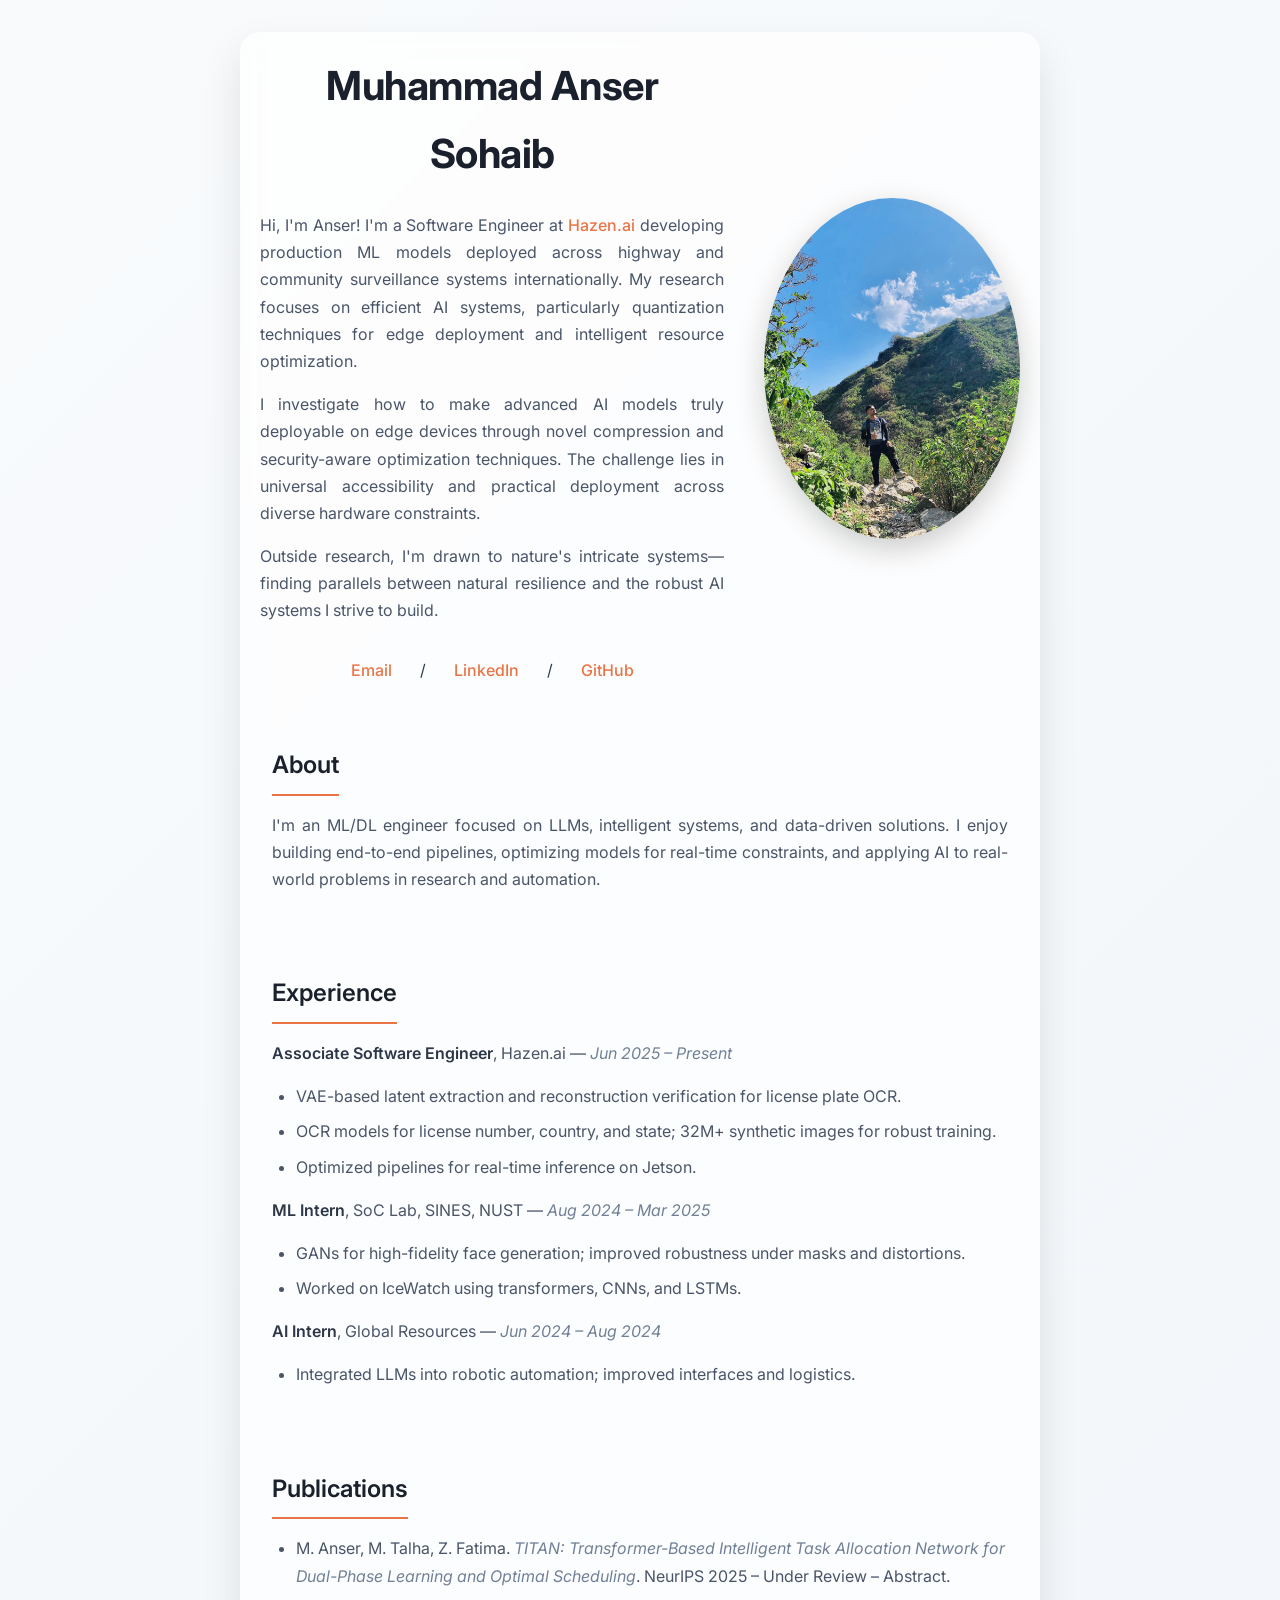
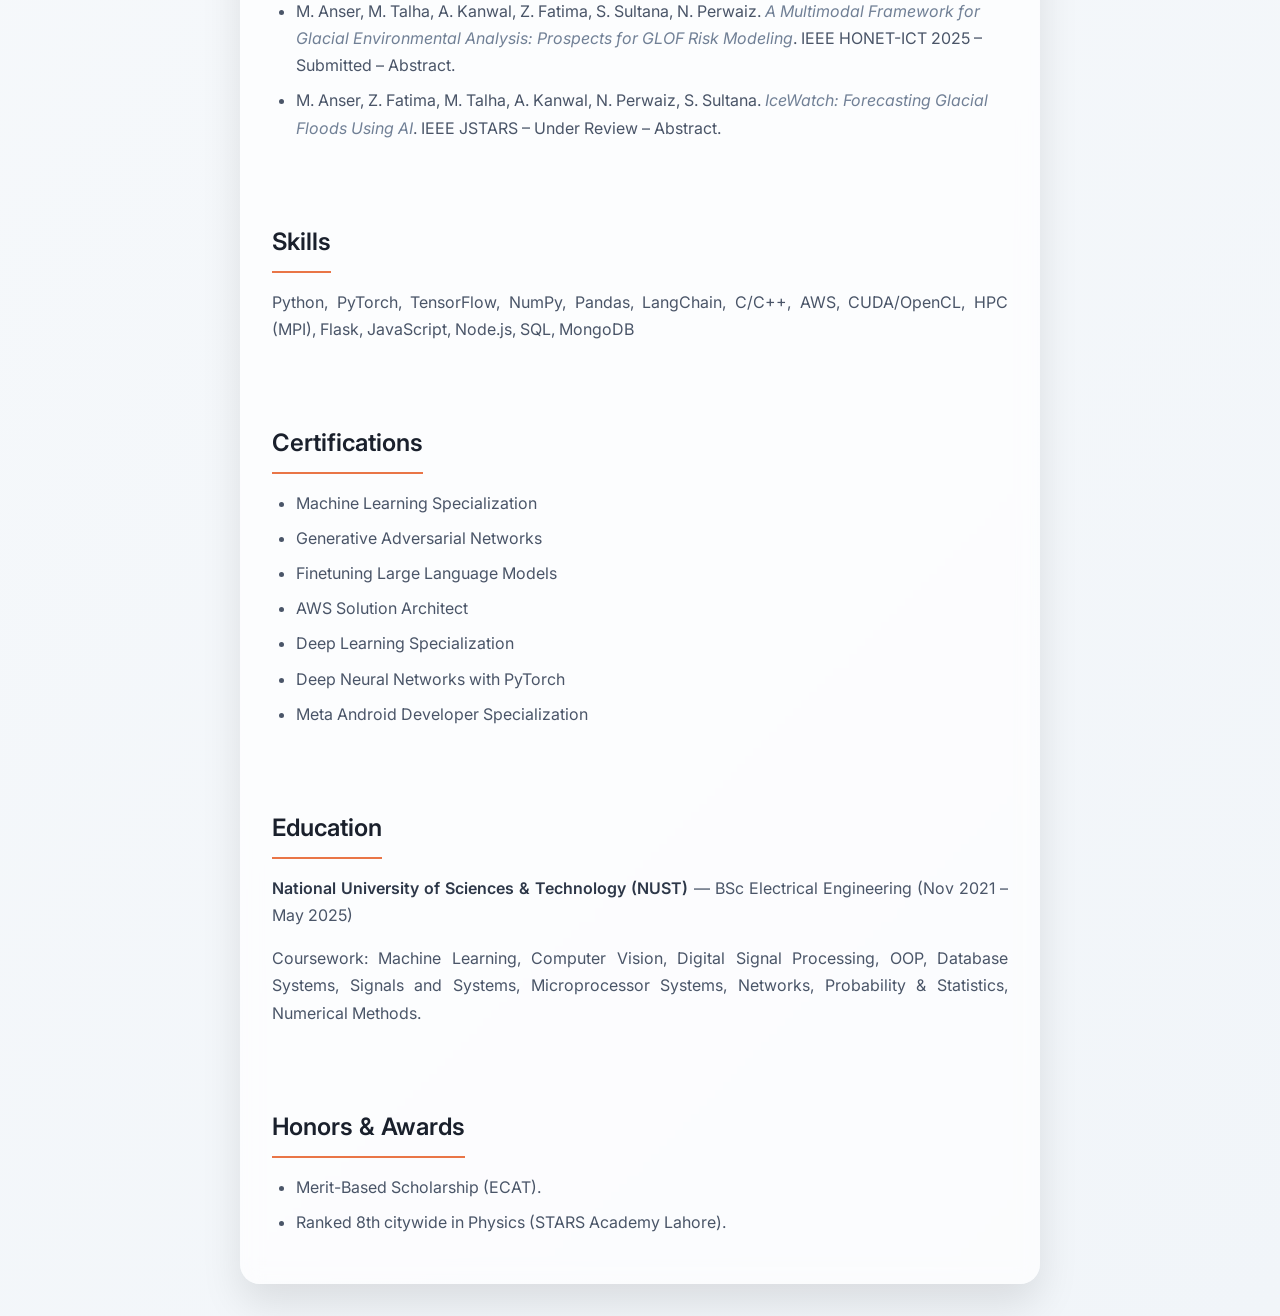
==== index.html @ 0c860ff0 "did changes" ====
<!DOCTYPE HTML>
<html lang="en">
  <head>
    <meta charset="UTF-8">
    <meta name="viewport" content="width=device-width, initial-scale=1">
    <title>Muhammad Anser Sohaib</title>
    <meta name="author" content="Muhammad Anser Sohaib">
    <link rel="icon" href="images/favicon/favicon.ico">
    <link href="https://fonts.googleapis.com/css2?family=Inter:wght@300;400;500;600;700&display=swap" rel="stylesheet">
    <style>
      * {
        margin: 0;
        padding: 0;
        box-sizing: border-box;
      }
      
      body {
        font-family: 'Inter', -apple-system, BlinkMacSystemFont, 'Segoe UI', Roboto, sans-serif;
        line-height: 1.7;
        color: #2c3e50;
        background: linear-gradient(135deg, #f8fafc 0%, #f1f5f9 100%);
        min-height: 100vh;
      }
      
      .name {
        font-size: 2.5rem;
        font-weight: 700;
        color: #1a202c;
        margin-bottom: 1.5rem;
        letter-spacing: -0.5px;
      }
      
      h2 {
        font-size: 1.5rem;
        font-weight: 600;
        color: #1a202c;
        margin-bottom: 1rem;
        border-bottom: 2px solid #e97547;
        padding-bottom: 0.5rem;
        display: inline-block;
      }
      
      p {
        font-size: 1rem;
        font-weight: 400;
        margin-bottom: 1rem;
        color: #4a5568;
        text-align: justify;
      }
      
      a {
        color: #e97547;
        text-decoration: none;
        font-weight: 500;
        transition: all 0.3s ease;
        border-bottom: 1px solid transparent;
      }
      
      a:hover {
        color: #d63031;
        border-bottom: 1px solid #d63031;
        transform: translateY(-1px);
      }
      
      ul {
        margin-left: 1.5rem;
        margin-bottom: 1rem;
      }
      
      li {
        margin-bottom: 0.5rem;
        color: #4a5568;
      }
      
      strong {
        color: #2d3748;
        font-weight: 600;
      }
      
      em {
        color: #718096;
        font-style: italic;
      }
      
      .main-container {
        width: 100%;
        max-width: 800px;
        border: 0;
        border-spacing: 0;
        border-collapse: separate;
        margin: 0 auto;
        background: rgba(255, 255, 255, 0.7);
        backdrop-filter: blur(10px);
        border-radius: 20px;
        box-shadow: 0 20px 40px rgba(0, 0, 0, 0.1);
        margin-top: 2rem;
        margin-bottom: 2rem;
      }
      
      .section-spacing {
        padding: 2rem;
        border-bottom: 1px solid rgba(226, 232, 240, 0.5);
      }
      
      .section-spacing:last-child {
        border-bottom: none;
      }
      
      .profile-section {
        padding: 3rem 2rem 2rem 2rem;
      }
      
      .profile-image {
        width: 100%;
        max-width: 100%;
        object-fit: cover;
        border-radius: 50%;
        box-shadow: 0 10px 30px rgba(0, 0, 0, 0.2);
        transition: transform 0.3s ease;
      }
      
      .profile-image:hover {
        transform: scale(1.05);
      }
      
      .contact-links {
        text-align: center;
        margin-top: 1.5rem;
      }
      
      .contact-links a {
        font-weight: 500;
        padding: 0.5rem 1rem;
        margin: 0 0.25rem;
        border-radius: 25px;
        transition: all 0.3s ease;
        display: inline-block;
      }
      
      .contact-links a:hover {
        background: rgba(233, 117, 71, 0.1);
        transform: translateY(-2px);
        border-bottom: none;
      }
      
      @media (max-width: 768px) {
        .name {
          font-size: 2rem;
        }
        
        .main-container {
          margin: 1rem;
          border-radius: 15px;
        }
        
        .profile-section,
        .section-spacing {
          padding: 1.5rem;
        }
      }
    </style>
  </head>
  <body>
    <table class="main-container"><tbody>
      <tr>
        <td>
          <table style="width:100%;border:0;border-spacing:0;border-collapse:separate;margin:0 auto;"><tbody>
            <tr>
              <td style="padding:2.5%;width:63%;vertical-align:middle" class="profile-section">
                <p class="name" style="text-align:center;">Muhammad Anser Sohaib</p>
                <p>
                  Hi, I'm Anser! I'm a Software Engineer at <a href="https://hazen.ai">Hazen.ai</a> developing production ML models deployed across highway and community surveillance systems internationally. My research focuses on efficient AI systems, particularly quantization techniques for edge deployment and intelligent resource optimization.
                </p>
                <p>
                  I investigate how to make advanced AI models truly deployable on edge devices through novel compression and security-aware optimization techniques. The challenge lies in universal accessibility and practical deployment across diverse hardware constraints.
                </p>
                <p>
                  Outside research, I'm drawn to nature's intricate systems—finding parallels between natural resilience and the robust AI systems I strive to build.
                </p>
                <div class="contact-links">
                  <a href="mailto:ansersohaib.study@gmail.com">Email</a> &nbsp;/&nbsp;
                  <a href="https://linkedin.com/in/ansersohaib">LinkedIn</a> &nbsp;/&nbsp;
                  <a href="https://github.com/Anser2">GitHub</a>
                </div>
              </td>
              <td style="padding:2.5%;width:50%;max-width:50%">
                <a href="images/anser_in_mountain.jpg"><img class="profile-image" alt="profile photo" src="images/anser_in_mountain.jpg"></a>
              </td>
            </tr>
          </tbody></table>

          <table style="width:100%;border:0;border-spacing:0;border-collapse:separate;margin:0 auto;"><tbody>
            <tr>
              <td class="section-spacing">
                <h2>About</h2>
                <p>
                  I'm an ML/DL engineer focused on LLMs, intelligent systems, and data-driven solutions. I enjoy building end-to-end pipelines, optimizing models for real-time constraints, and applying AI to real-world problems in research and automation.
                </p>
              </td>
            </tr>
          </tbody></table>

          <table style="width:100%;border:0;border-spacing:0;border-collapse:separate;margin:0 auto;"><tbody>
            <tr>
              <td class="section-spacing">
                <h2>Experience</h2>
                <p><strong>Associate Software Engineer</strong>, Hazen.ai — <em>Jun 2025 – Present</em></p>
                <ul>
                  <li>VAE-based latent extraction and reconstruction verification for license plate OCR.</li>
                  <li>OCR models for license number, country, and state; 32M+ synthetic images for robust training.</li>
                  <li>Optimized pipelines for real-time inference on Jetson.</li>
                </ul>
                <p><strong>ML Intern</strong>, SoC Lab, SINES, NUST — <em>Aug 2024 – Mar 2025</em></p>
                <ul>
                  <li>GANs for high-fidelity face generation; improved robustness under masks and distortions.</li>
                  <li>Worked on IceWatch using transformers, CNNs, and LSTMs.</li>
                </ul>
                <p><strong>AI Intern</strong>, Global Resources — <em>Jun 2024 – Aug 2024</em></p>
                <ul>
                  <li>Integrated LLMs into robotic automation; improved interfaces and logistics.</li>
                </ul>
              </td>
            </tr>
          </tbody></table>

          <table style="width:100%;border:0;border-spacing:0;border-collapse:separate;margin:0 auto;"><tbody>
            <tr>
              <td class="section-spacing">
                <h2>Publications</h2>
                <ul>
                  <li>M. Anser, M. Talha, Z. Fatima. <em>TITAN: Transformer-Based Intelligent Task Allocation Network for Dual-Phase Learning and Optimal Scheduling</em>. NeurIPS 2025 – Under Review – Abstract.</li>
                  <li>M. Anser, M. Talha, A. Kanwal, Z. Fatima, S. Sultana, N. Perwaiz. <em>A Multimodal Framework for Glacial Environmental Analysis: Prospects for GLOF Risk Modeling</em>. IEEE HONET-ICT 2025 – Submitted – Abstract.</li>
                  <li>M. Anser, Z. Fatima, M. Talha, A. Kanwal, N. Perwaiz, S. Sultana. <em>IceWatch: Forecasting Glacial Floods Using AI</em>. IEEE JSTARS – Under Review – Abstract.</li>
                </ul>
              </td>
            </tr>
          </tbody></table>

          <table style="width:100%;border:0;border-spacing:0;border-collapse:separate;margin:0 auto;"><tbody>
            <tr>
              <td class="section-spacing">
                <h2>Skills</h2>
                <p>Python, PyTorch, TensorFlow, NumPy, Pandas, LangChain, C/C++, AWS, CUDA/OpenCL, HPC (MPI), Flask, JavaScript, Node.js, SQL, MongoDB</p>
              </td>
            </tr>
          </tbody></table>

          <table style="width:100%;border:0;border-spacing:0;border-collapse:separate;margin:0 auto;"><tbody>
            <tr>
              <td class="section-spacing">
                <h2>Certifications</h2>
                <ul>
                  <li>Machine Learning Specialization</li>
                  <li>Generative Adversarial Networks</li>
                  <li>Finetuning Large Language Models</li>
                  <li>AWS Solution Architect</li>
                  <li>Deep Learning Specialization</li>
                  <li>Deep Neural Networks with PyTorch</li>
                  <li>Meta Android Developer Specialization</li>
                </ul>
              </td>
            </tr>
          </tbody></table>

          <table style="width:100%;border:0;border-spacing:0;border-collapse:separate;margin:0 auto;"><tbody>
            <tr>
              <td class="section-spacing">
                <h2>Education</h2>
                <p><strong>National University of Sciences & Technology (NUST)</strong> — BSc Electrical Engineering (Nov 2021 – May 2025)</p>
                <p>Coursework: Machine Learning, Computer Vision, Digital Signal Processing, OOP, Database Systems, Signals and Systems, Microprocessor Systems, Networks, Probability & Statistics, Numerical Methods.</p>
              </td>
            </tr>
          </tbody></table>

          <table style="width:100%;border:0;border-spacing:0;border-collapse:separate;margin:0 auto;"><tbody>
            <tr>
              <td class="section-spacing">
                <h2>Honors & Awards</h2>
                <ul>
                  <li>Merit-Based Scholarship (ECAT).</li>
                  <li>Ranked 8th citywide in Physics (STARS Academy Lahore).</li>
                </ul>
              </td>
            </tr>
          </tbody></table>
        </td>
      </tr>
    </tbody></table>
  </body>
</html>
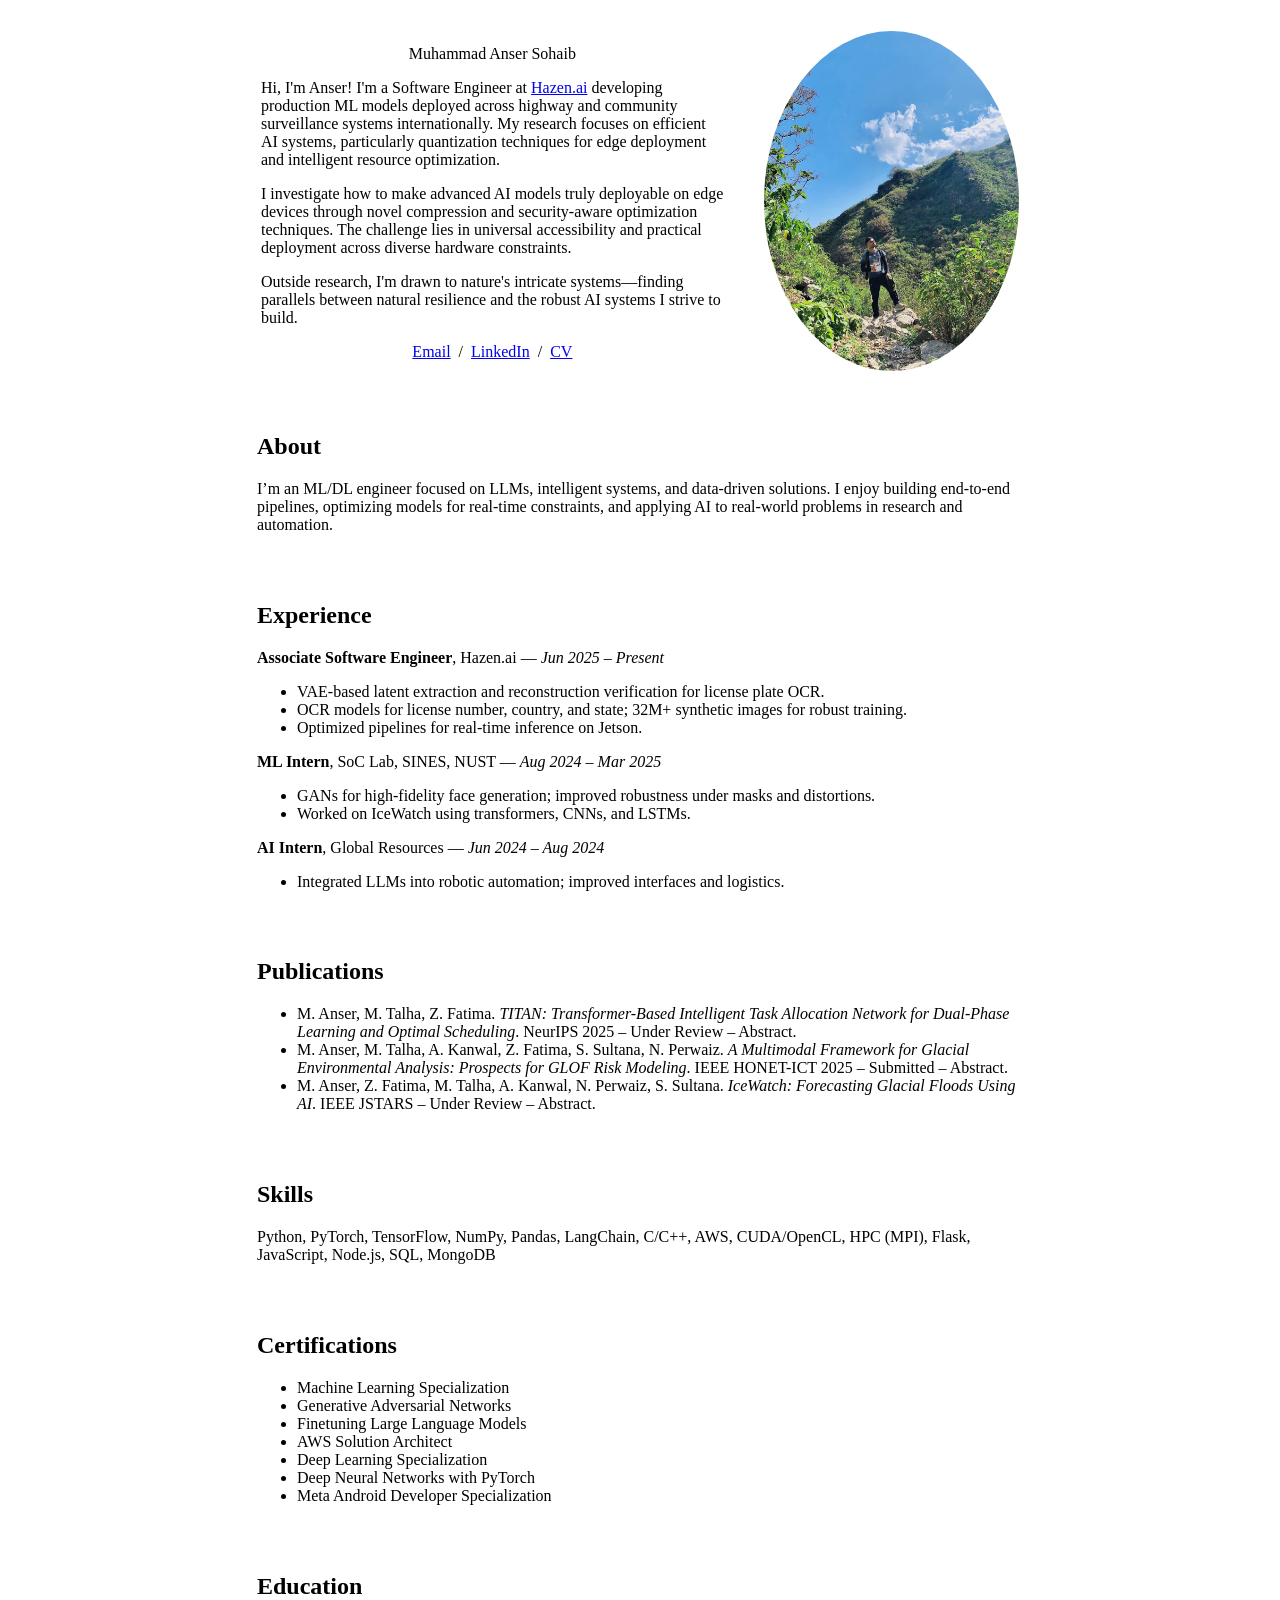
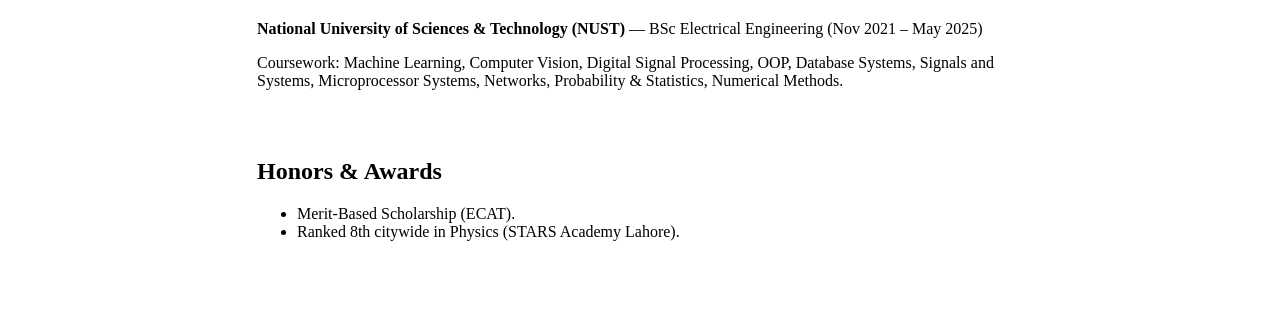
==== commit 1e1a22ba: "did changes" ====
--- a/index.html
+++ b/index.html
@@ -5,168 +5,16 @@
     <meta name="viewport" content="width=device-width, initial-scale=1">
     <title>Muhammad Anser Sohaib</title>
     <meta name="author" content="Muhammad Anser Sohaib">
+    <link rel="stylesheet" href="stylesheet.css">
     <link rel="icon" href="images/favicon/favicon.ico">
-    <link href="https://fonts.googleapis.com/css2?family=Inter:wght@300;400;500;600;700&display=swap" rel="stylesheet">
-    <style>
-      * {
-        margin: 0;
-        padding: 0;
-        box-sizing: border-box;
-      }
-      
-      body {
-        font-family: 'Inter', -apple-system, BlinkMacSystemFont, 'Segoe UI', Roboto, sans-serif;
-        line-height: 1.7;
-        color: #2c3e50;
-        background: linear-gradient(135deg, #f8fafc 0%, #f1f5f9 100%);
-        min-height: 100vh;
-      }
-      
-      .name {
-        font-size: 2.5rem;
-        font-weight: 700;
-        color: #1a202c;
-        margin-bottom: 1.5rem;
-        letter-spacing: -0.5px;
-      }
-      
-      h2 {
-        font-size: 1.5rem;
-        font-weight: 600;
-        color: #1a202c;
-        margin-bottom: 1rem;
-        border-bottom: 2px solid #e97547;
-        padding-bottom: 0.5rem;
-        display: inline-block;
-      }
-      
-      p {
-        font-size: 1rem;
-        font-weight: 400;
-        margin-bottom: 1rem;
-        color: #4a5568;
-        text-align: justify;
-      }
-      
-      a {
-        color: #e97547;
-        text-decoration: none;
-        font-weight: 500;
-        transition: all 0.3s ease;
-        border-bottom: 1px solid transparent;
-      }
-      
-      a:hover {
-        color: #d63031;
-        border-bottom: 1px solid #d63031;
-        transform: translateY(-1px);
-      }
-      
-      ul {
-        margin-left: 1.5rem;
-        margin-bottom: 1rem;
-      }
-      
-      li {
-        margin-bottom: 0.5rem;
-        color: #4a5568;
-      }
-      
-      strong {
-        color: #2d3748;
-        font-weight: 600;
-      }
-      
-      em {
-        color: #718096;
-        font-style: italic;
-      }
-      
-      .main-container {
-        width: 100%;
-        max-width: 800px;
-        border: 0;
-        border-spacing: 0;
-        border-collapse: separate;
-        margin: 0 auto;
-        background: rgba(255, 255, 255, 0.7);
-        backdrop-filter: blur(10px);
-        border-radius: 20px;
-        box-shadow: 0 20px 40px rgba(0, 0, 0, 0.1);
-        margin-top: 2rem;
-        margin-bottom: 2rem;
-      }
-      
-      .section-spacing {
-        padding: 2rem;
-        border-bottom: 1px solid rgba(226, 232, 240, 0.5);
-      }
-      
-      .section-spacing:last-child {
-        border-bottom: none;
-      }
-      
-      .profile-section {
-        padding: 3rem 2rem 2rem 2rem;
-      }
-      
-      .profile-image {
-        width: 100%;
-        max-width: 100%;
-        object-fit: cover;
-        border-radius: 50%;
-        box-shadow: 0 10px 30px rgba(0, 0, 0, 0.2);
-        transition: transform 0.3s ease;
-      }
-      
-      .profile-image:hover {
-        transform: scale(1.05);
-      }
-      
-      .contact-links {
-        text-align: center;
-        margin-top: 1.5rem;
-      }
-      
-      .contact-links a {
-        font-weight: 500;
-        padding: 0.5rem 1rem;
-        margin: 0 0.25rem;
-        border-radius: 25px;
-        transition: all 0.3s ease;
-        display: inline-block;
-      }
-      
-      .contact-links a:hover {
-        background: rgba(233, 117, 71, 0.1);
-        transform: translateY(-2px);
-        border-bottom: none;
-      }
-      
-      @media (max-width: 768px) {
-        .name {
-          font-size: 2rem;
-        }
-        
-        .main-container {
-          margin: 1rem;
-          border-radius: 15px;
-        }
-        
-        .profile-section,
-        .section-spacing {
-          padding: 1.5rem;
-        }
-      }
-    </style>
   </head>
   <body>
-    <table class="main-container"><tbody>
+    <table style="width:100%;max-width:800px;border:0;border-spacing:0;border-collapse:separate;margin:0 auto;"><tbody>
       <tr>
         <td>
           <table style="width:100%;border:0;border-spacing:0;border-collapse:separate;margin:0 auto;"><tbody>
-            <tr>
-              <td style="padding:2.5%;width:63%;vertical-align:middle" class="profile-section">
+<tr>
+              <td style="padding:2.5%;width:63%;vertical-align:middle">
                 <p class="name" style="text-align:center;">Muhammad Anser Sohaib</p>
                 <p>
                   Hi, I'm Anser! I'm a Software Engineer at <a href="https://hazen.ai">Hazen.ai</a> developing production ML models deployed across highway and community surveillance systems internationally. My research focuses on efficient AI systems, particularly quantization techniques for edge deployment and intelligent resource optimization.
@@ -177,24 +25,25 @@
                 <p>
                   Outside research, I'm drawn to nature's intricate systems—finding parallels between natural resilience and the robust AI systems I strive to build.
                 </p>
-                <div class="contact-links">
+                <p style="text-align:center">
                   <a href="mailto:ansersohaib.study@gmail.com">Email</a> &nbsp;/&nbsp;
                   <a href="https://linkedin.com/in/ansersohaib">LinkedIn</a> &nbsp;/&nbsp;
-                  <a href="https://github.com/Anser2">GitHub</a>
-                </div>
+                  <a href="https://drive.google.com/file/d/1M1Yzt0B9wBAc6ndYsyAZBwP6PJ5Y7VeG/view?usp=sharing">CV</a>
+
+                </p>
               </td>
               <td style="padding:2.5%;width:50%;max-width:50%">
-                <a href="images/anser_in_mountain.jpg"><img class="profile-image" alt="profile photo" src="images/anser_in_mountain.jpg"></a>
+                <a href="images/anser_in_mountain.jpg"><img style="width:100%;max-width:100%;object-fit:cover;border-radius:50%;" alt="profile photo" src="images/anser_in_mountain.jpg"></a>
               </td>
             </tr>
           </tbody></table>
 
           <table style="width:100%;border:0;border-spacing:0;border-collapse:separate;margin:0 auto;"><tbody>
             <tr>
-              <td class="section-spacing">
+              <td style="padding:16px;width:100%;vertical-align:middle">
                 <h2>About</h2>
                 <p>
-                  I'm an ML/DL engineer focused on LLMs, intelligent systems, and data-driven solutions. I enjoy building end-to-end pipelines, optimizing models for real-time constraints, and applying AI to real-world problems in research and automation.
+                  I’m an ML/DL engineer focused on LLMs, intelligent systems, and data-driven solutions. I enjoy building end-to-end pipelines, optimizing models for real-time constraints, and applying AI to real-world problems in research and automation.
                 </p>
               </td>
             </tr>
@@ -202,7 +51,7 @@
 
           <table style="width:100%;border:0;border-spacing:0;border-collapse:separate;margin:0 auto;"><tbody>
             <tr>
-              <td class="section-spacing">
+              <td style="padding:16px;width:100%;vertical-align:middle">
                 <h2>Experience</h2>
                 <p><strong>Associate Software Engineer</strong>, Hazen.ai — <em>Jun 2025 – Present</em></p>
                 <ul>
@@ -225,7 +74,7 @@
 
           <table style="width:100%;border:0;border-spacing:0;border-collapse:separate;margin:0 auto;"><tbody>
             <tr>
-              <td class="section-spacing">
+              <td style="padding:16px;width:100%;vertical-align:middle">
                 <h2>Publications</h2>
                 <ul>
                   <li>M. Anser, M. Talha, Z. Fatima. <em>TITAN: Transformer-Based Intelligent Task Allocation Network for Dual-Phase Learning and Optimal Scheduling</em>. NeurIPS 2025 – Under Review – Abstract.</li>
@@ -238,7 +87,7 @@
 
           <table style="width:100%;border:0;border-spacing:0;border-collapse:separate;margin:0 auto;"><tbody>
             <tr>
-              <td class="section-spacing">
+              <td style="padding:16px;width:100%;vertical-align:middle">
                 <h2>Skills</h2>
                 <p>Python, PyTorch, TensorFlow, NumPy, Pandas, LangChain, C/C++, AWS, CUDA/OpenCL, HPC (MPI), Flask, JavaScript, Node.js, SQL, MongoDB</p>
               </td>
@@ -247,7 +96,7 @@
 
           <table style="width:100%;border:0;border-spacing:0;border-collapse:separate;margin:0 auto;"><tbody>
             <tr>
-              <td class="section-spacing">
+              <td style="padding:16px;width:100%;vertical-align:middle">
                 <h2>Certifications</h2>
                 <ul>
                   <li>Machine Learning Specialization</li>
@@ -264,7 +113,7 @@
 
           <table style="width:100%;border:0;border-spacing:0;border-collapse:separate;margin:0 auto;"><tbody>
             <tr>
-              <td class="section-spacing">
+              <td style="padding:16px;width:100%;vertical-align:middle">
                 <h2>Education</h2>
                 <p><strong>National University of Sciences & Technology (NUST)</strong> — BSc Electrical Engineering (Nov 2021 – May 2025)</p>
                 <p>Coursework: Machine Learning, Computer Vision, Digital Signal Processing, OOP, Database Systems, Signals and Systems, Microprocessor Systems, Networks, Probability & Statistics, Numerical Methods.</p>
@@ -274,7 +123,7 @@
 
           <table style="width:100%;border:0;border-spacing:0;border-collapse:separate;margin:0 auto;"><tbody>
             <tr>
-              <td class="section-spacing">
+              <td style="padding:16px;width:100%;vertical-align:middle">
                 <h2>Honors & Awards</h2>
                 <ul>
                   <li>Merit-Based Scholarship (ECAT).</li>
@@ -283,8 +132,10 @@
               </td>
             </tr>
           </tbody></table>
+
+          <br><br>
         </td>
       </tr>
     </tbody></table>
   </body>
-</html>+</html>
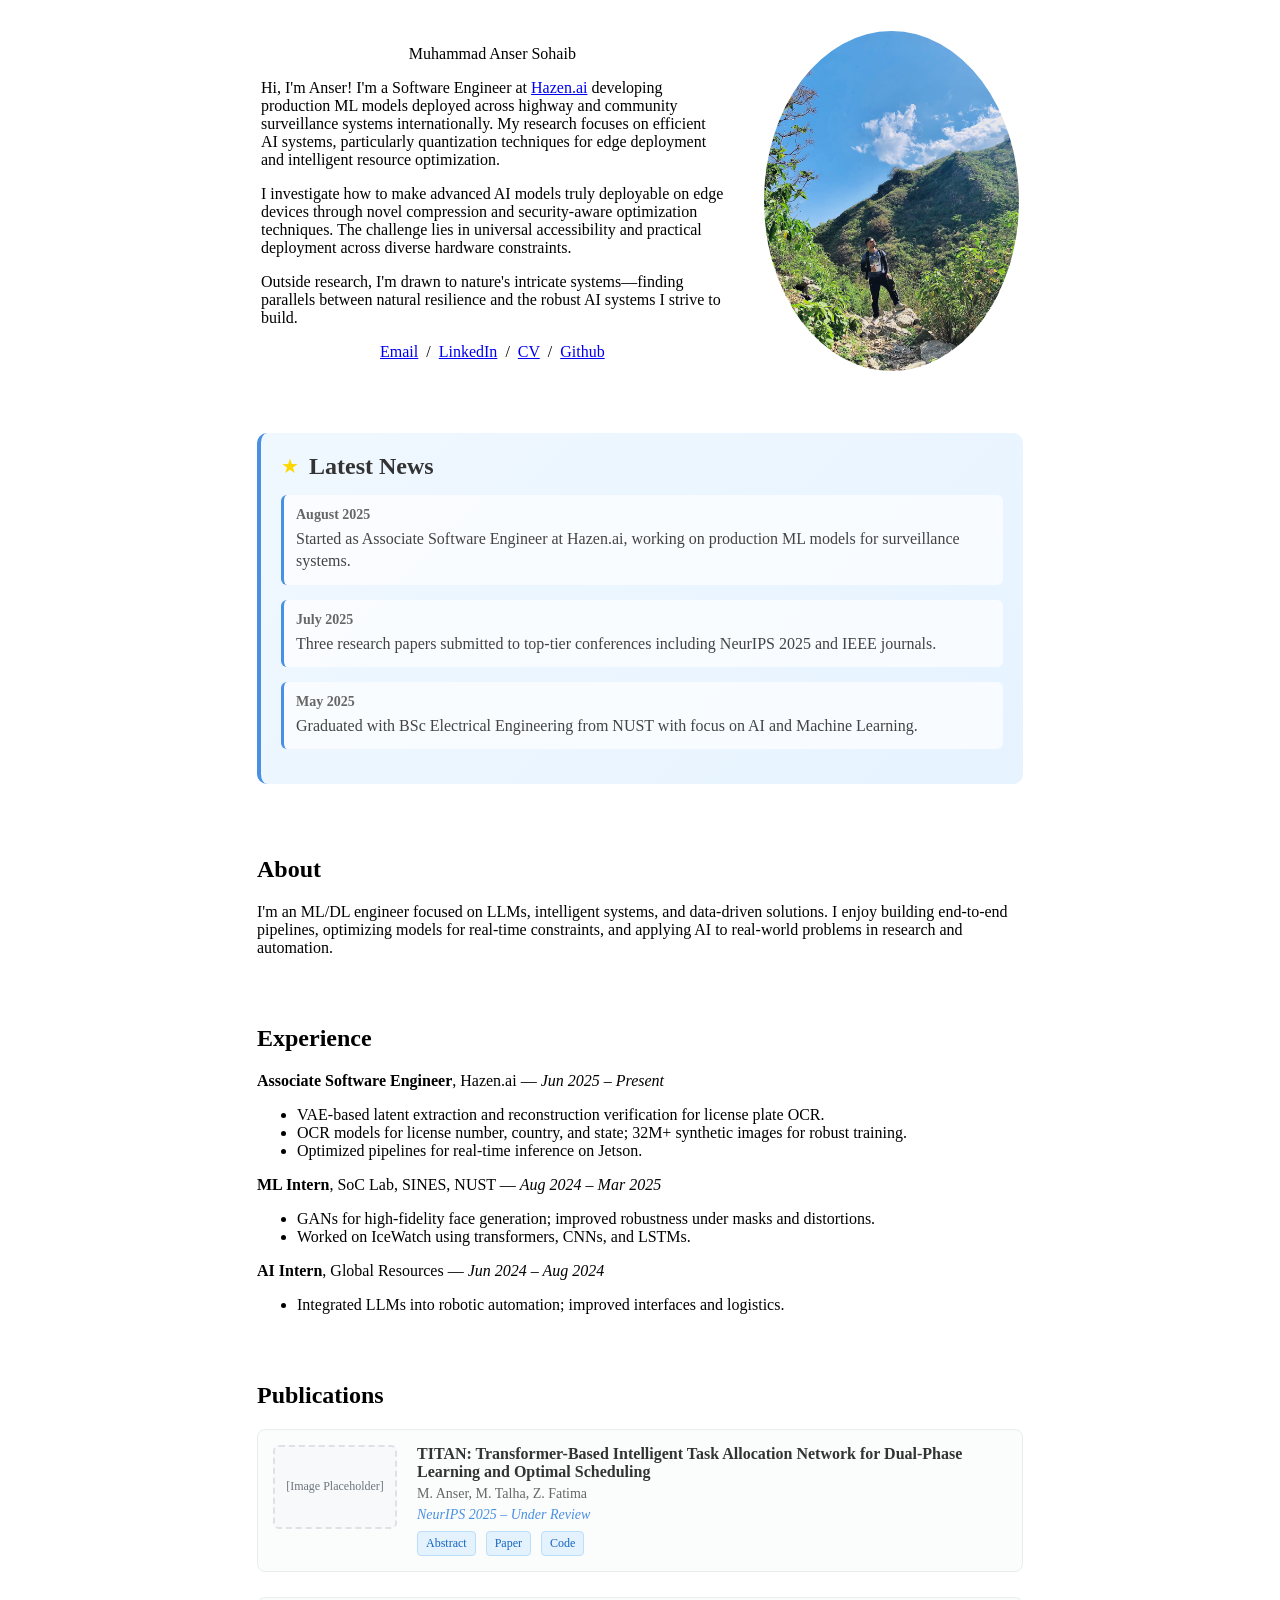
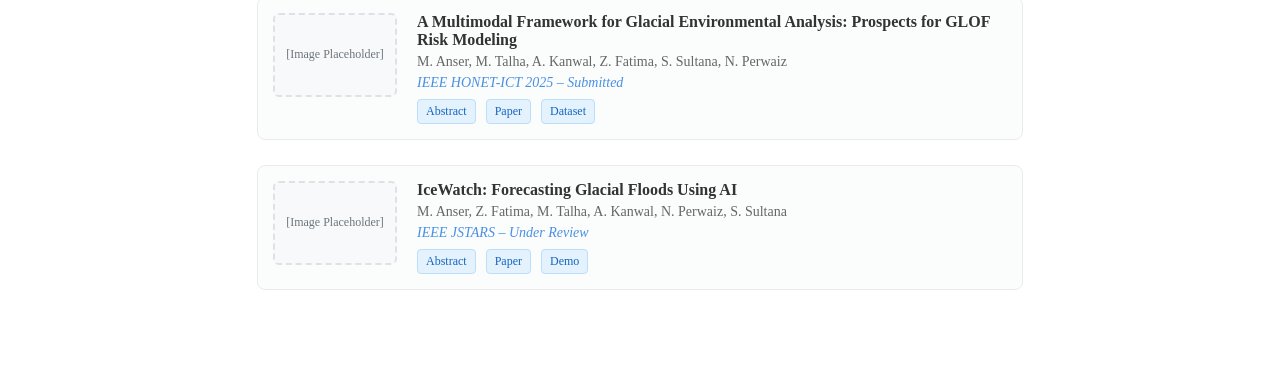
==== commit c19ce8f1: "did changes" ====
--- a/index.html
+++ b/index.html
@@ -3,17 +3,141 @@
   <head>
     <meta charset="UTF-8">
     <meta name="viewport" content="width=device-width, initial-scale=1">
-    <title>Muhammad Anser Sohaib</title>
+    <title>Anser</title>
     <meta name="author" content="Muhammad Anser Sohaib">
     <link rel="stylesheet" href="stylesheet.css">
     <link rel="icon" href="images/favicon/favicon.ico">
+    <style>
+      .news-section {
+        background: linear-gradient(135deg, #f0f8ff 0%, #e6f3ff 100%);
+        border-radius: 10px;
+        padding: 20px;
+        margin: 20px 0;
+        border-left: 4px solid #4a90e2;
+      }
+      
+      .news-header {
+        display: flex;
+        align-items: center;
+        margin-bottom: 15px;
+      }
+      
+      .animated-star {
+        font-size: 20px;
+        margin-right: 10px;
+        animation: twinkle 2s infinite;
+        color: #ffd700;
+      }
+      
+      @keyframes twinkle {
+        0%, 100% { opacity: 1; transform: scale(1); }
+        50% { opacity: 0.3; transform: scale(1.2); }
+      }
+      
+      .news-title {
+        font-size: 24px;
+        font-weight: bold;
+        color: #333;
+        margin: 0;
+      }
+      
+      .news-item {
+        margin-bottom: 15px;
+        padding: 12px;
+        background: rgba(255, 255, 255, 0.7);
+        border-radius: 6px;
+        border-left: 3px solid #4a90e2;
+      }
+      
+      .news-date {
+        color: #666;
+        font-size: 14px;
+        font-weight: bold;
+      }
+      
+      .news-content {
+        margin-top: 5px;
+        color: #444;
+        line-height: 1.4;
+      }
+      
+      .publication-item {
+        display: flex;
+        align-items: flex-start;
+        margin-bottom: 25px;
+        padding: 15px;
+        border-radius: 8px;
+        background: rgba(248, 249, 250, 0.5);
+        border: 1px solid #e9ecef;
+      }
+      
+      .publication-image {
+        width: 120px;
+        height: 80px;
+        background: #f8f9fa;
+        border: 2px dashed #dee2e6;
+        border-radius: 6px;
+        margin-right: 20px;
+        flex-shrink: 0;
+        display: flex;
+        align-items: center;
+        justify-content: center;
+        color: #6c757d;
+        font-size: 12px;
+        text-align: center;
+      }
+      
+      .publication-content {
+        flex: 1;
+      }
+      
+      .publication-title {
+        font-weight: bold;
+        margin-bottom: 5px;
+        color: #333;
+      }
+      
+      .publication-authors {
+        color: #666;
+        font-size: 14px;
+        margin-bottom: 5px;
+      }
+      
+      .publication-venue {
+        color: #4a90e2;
+        font-style: italic;
+        font-size: 14px;
+        margin-bottom: 8px;
+      }
+      
+      .publication-links {
+        display: flex;
+        gap: 10px;
+      }
+      
+      .publication-link {
+        padding: 4px 8px;
+        background: #e3f2fd;
+        color: #1565c0;
+        text-decoration: none;
+        border-radius: 4px;
+        font-size: 12px;
+        border: 1px solid #bbdefb;
+        transition: background-color 0.2s;
+      }
+      
+      .publication-link:hover {
+        background: #bbdefb;
+      }
+    </style>
   </head>
   <body>
     <table style="width:100%;max-width:800px;border:0;border-spacing:0;border-collapse:separate;margin:0 auto;"><tbody>
       <tr>
         <td>
-          <table style="width:100%;border:0;border-spacing:0;border-collapse:separate;margin:0 auto;"><tbody>
-<tr>
+          <!-- Header Section -->
+          <table style="width:100%;border:0;border-spacing:0;border-collapse:separate;margin:0 auto;"><tbody>
+            <tr>
               <td style="padding:2.5%;width:63%;vertical-align:middle">
                 <p class="name" style="text-align:center;">Muhammad Anser Sohaib</p>
                 <p>
@@ -28,27 +152,64 @@
                 <p style="text-align:center">
                   <a href="mailto:ansersohaib.study@gmail.com">Email</a> &nbsp;/&nbsp;
                   <a href="https://linkedin.com/in/ansersohaib">LinkedIn</a> &nbsp;/&nbsp;
-                  <a href="https://drive.google.com/file/d/1M1Yzt0B9wBAc6ndYsyAZBwP6PJ5Y7VeG/view?usp=sharing">CV</a>
-
-                </p>
-              </td>
-              <td style="padding:2.5%;width:50%;max-width:50%">
+                  <a href="https://drive.google.com/file/d/1M1Yzt0B9wBAc6ndYsyAZBwP6PJ5Y7VeG/view?usp=sharing">CV</a> &nbsp;/&nbsp;
+                  <a href="https://github.com/Anser2">Github</a>
+                </p>
+              </td>
+              <td style="padding:2.5%;width:37%;max-width:37%;vertical-align:middle">
                 <a href="images/anser_in_mountain.jpg"><img style="width:100%;max-width:100%;object-fit:cover;border-radius:50%;" alt="profile photo" src="images/anser_in_mountain.jpg"></a>
               </td>
             </tr>
           </tbody></table>
 
+          <!-- News Section -->
+          <table style="width:100%;border:0;border-spacing:0;border-collapse:separate;margin:0 auto;"><tbody>
+            <tr>
+              <td style="padding:16px;width:100%;vertical-align:middle">
+                <div class="news-section">
+                  <div class="news-header">
+                    <span class="animated-star">★</span>
+                    <h2 class="news-title">Latest News</h2>
+                  </div>
+                  
+                  <div class="news-item">
+                    <div class="news-date">August 2025</div>
+                    <div class="news-content">
+                      Started as Associate Software Engineer at Hazen.ai, working on production ML models for surveillance systems.
+                    </div>
+                  </div>
+                  
+                  <div class="news-item">
+                    <div class="news-date">July 2025</div>
+                    <div class="news-content">
+                      Three research papers submitted to top-tier conferences including NeurIPS 2025 and IEEE journals.
+                    </div>
+                  </div>
+                  
+                  <div class="news-item">
+                    <div class="news-date">May 2025</div>
+                    <div class="news-content">
+                      Graduated with BSc Electrical Engineering from NUST with focus on AI and Machine Learning.
+                    </div>
+                  </div>
+                </div>
+              </td>
+            </tr>
+          </tbody></table>
+
+          <!-- About Section -->
           <table style="width:100%;border:0;border-spacing:0;border-collapse:separate;margin:0 auto;"><tbody>
             <tr>
               <td style="padding:16px;width:100%;vertical-align:middle">
                 <h2>About</h2>
                 <p>
-                  I’m an ML/DL engineer focused on LLMs, intelligent systems, and data-driven solutions. I enjoy building end-to-end pipelines, optimizing models for real-time constraints, and applying AI to real-world problems in research and automation.
-                </p>
-              </td>
-            </tr>
-          </tbody></table>
-
+                  I'm an ML/DL engineer focused on LLMs, intelligent systems, and data-driven solutions. I enjoy building end-to-end pipelines, optimizing models for real-time constraints, and applying AI to real-world problems in research and automation.
+                </p>
+              </td>
+            </tr>
+          </tbody></table>
+
+          <!-- Experience Section -->
           <table style="width:100%;border:0;border-spacing:0;border-collapse:separate;margin:0 auto;"><tbody>
             <tr>
               <td style="padding:16px;width:100%;vertical-align:middle">
@@ -72,63 +233,78 @@
             </tr>
           </tbody></table>
 
+          <!-- Publications Section -->
           <table style="width:100%;border:0;border-spacing:0;border-collapse:separate;margin:0 auto;"><tbody>
             <tr>
               <td style="padding:16px;width:100%;vertical-align:middle">
                 <h2>Publications</h2>
-                <ul>
-                  <li>M. Anser, M. Talha, Z. Fatima. <em>TITAN: Transformer-Based Intelligent Task Allocation Network for Dual-Phase Learning and Optimal Scheduling</em>. NeurIPS 2025 – Under Review – Abstract.</li>
-                  <li>M. Anser, M. Talha, A. Kanwal, Z. Fatima, S. Sultana, N. Perwaiz. <em>A Multimodal Framework for Glacial Environmental Analysis: Prospects for GLOF Risk Modeling</em>. IEEE HONET-ICT 2025 – Submitted – Abstract.</li>
-                  <li>M. Anser, Z. Fatima, M. Talha, A. Kanwal, N. Perwaiz, S. Sultana. <em>IceWatch: Forecasting Glacial Floods Using AI</em>. IEEE JSTARS – Under Review – Abstract.</li>
-                </ul>
-              </td>
-            </tr>
-          </tbody></table>
-
-          <table style="width:100%;border:0;border-spacing:0;border-collapse:separate;margin:0 auto;"><tbody>
-            <tr>
-              <td style="padding:16px;width:100%;vertical-align:middle">
-                <h2>Skills</h2>
-                <p>Python, PyTorch, TensorFlow, NumPy, Pandas, LangChain, C/C++, AWS, CUDA/OpenCL, HPC (MPI), Flask, JavaScript, Node.js, SQL, MongoDB</p>
-              </td>
-            </tr>
-          </tbody></table>
-
-          <table style="width:100%;border:0;border-spacing:0;border-collapse:separate;margin:0 auto;"><tbody>
-            <tr>
-              <td style="padding:16px;width:100%;vertical-align:middle">
-                <h2>Certifications</h2>
-                <ul>
-                  <li>Machine Learning Specialization</li>
-                  <li>Generative Adversarial Networks</li>
-                  <li>Finetuning Large Language Models</li>
-                  <li>AWS Solution Architect</li>
-                  <li>Deep Learning Specialization</li>
-                  <li>Deep Neural Networks with PyTorch</li>
-                  <li>Meta Android Developer Specialization</li>
-                </ul>
-              </td>
-            </tr>
-          </tbody></table>
-
-          <table style="width:100%;border:0;border-spacing:0;border-collapse:separate;margin:0 auto;"><tbody>
-            <tr>
-              <td style="padding:16px;width:100%;vertical-align:middle">
-                <h2>Education</h2>
-                <p><strong>National University of Sciences & Technology (NUST)</strong> — BSc Electrical Engineering (Nov 2021 – May 2025)</p>
-                <p>Coursework: Machine Learning, Computer Vision, Digital Signal Processing, OOP, Database Systems, Signals and Systems, Microprocessor Systems, Networks, Probability & Statistics, Numerical Methods.</p>
-              </td>
-            </tr>
-          </tbody></table>
-
-          <table style="width:100%;border:0;border-spacing:0;border-collapse:separate;margin:0 auto;"><tbody>
-            <tr>
-              <td style="padding:16px;width:100%;vertical-align:middle">
-                <h2>Honors & Awards</h2>
-                <ul>
-                  <li>Merit-Based Scholarship (ECAT).</li>
-                  <li>Ranked 8th citywide in Physics (STARS Academy Lahore).</li>
-                </ul>
+                
+                <div class="publication-item">
+                  <div class="publication-image">
+                    [Image Placeholder]
+                  </div>
+                  <div class="publication-content">
+                    <div class="publication-title">
+                      TITAN: Transformer-Based Intelligent Task Allocation Network for Dual-Phase Learning and Optimal Scheduling
+                    </div>
+                    <div class="publication-authors">
+                      M. Anser, M. Talha, Z. Fatima
+                    </div>
+                    <div class="publication-venue">
+                      NeurIPS 2025 – Under Review
+                    </div>
+                    <div class="publication-links">
+                      <a href="#" class="publication-link">Abstract</a>
+                      <a href="#" class="publication-link">Paper</a>
+                      <a href="#" class="publication-link">Code</a>
+                    </div>
+                  </div>
+                </div>
+                
+                <div class="publication-item">
+                  <div class="publication-image">
+                    [Image Placeholder]
+                  </div>
+                  <div class="publication-content">
+                    <div class="publication-title">
+                      A Multimodal Framework for Glacial Environmental Analysis: Prospects for GLOF Risk Modeling
+                    </div>
+                    <div class="publication-authors">
+                      M. Anser, M. Talha, A. Kanwal, Z. Fatima, S. Sultana, N. Perwaiz
+                    </div>
+                    <div class="publication-venue">
+                      IEEE HONET-ICT 2025 – Submitted
+                    </div>
+                    <div class="publication-links">
+                      <a href="#" class="publication-link">Abstract</a>
+                      <a href="#" class="publication-link">Paper</a>
+                      <a href="#" class="publication-link">Dataset</a>
+                    </div>
+                  </div>
+                </div>
+                
+                <div class="publication-item">
+                  <div class="publication-image">
+                    [Image Placeholder]
+                  </div>
+                  <div class="publication-content">
+                    <div class="publication-title">
+                      IceWatch: Forecasting Glacial Floods Using AI
+                    </div>
+                    <div class="publication-authors">
+                      M. Anser, Z. Fatima, M. Talha, A. Kanwal, N. Perwaiz, S. Sultana
+                    </div>
+                    <div class="publication-venue">
+                      IEEE JSTARS – Under Review
+                    </div>
+                    <div class="publication-links">
+                      <a href="#" class="publication-link">Abstract</a>
+                      <a href="#" class="publication-link">Paper</a>
+                      <a href="#" class="publication-link">Demo</a>
+                    </div>
+                  </div>
+                  </div>
+                </div>
               </td>
             </tr>
           </tbody></table>
@@ -138,4 +314,4 @@
       </tr>
     </tbody></table>
   </body>
-</html>
+</html>
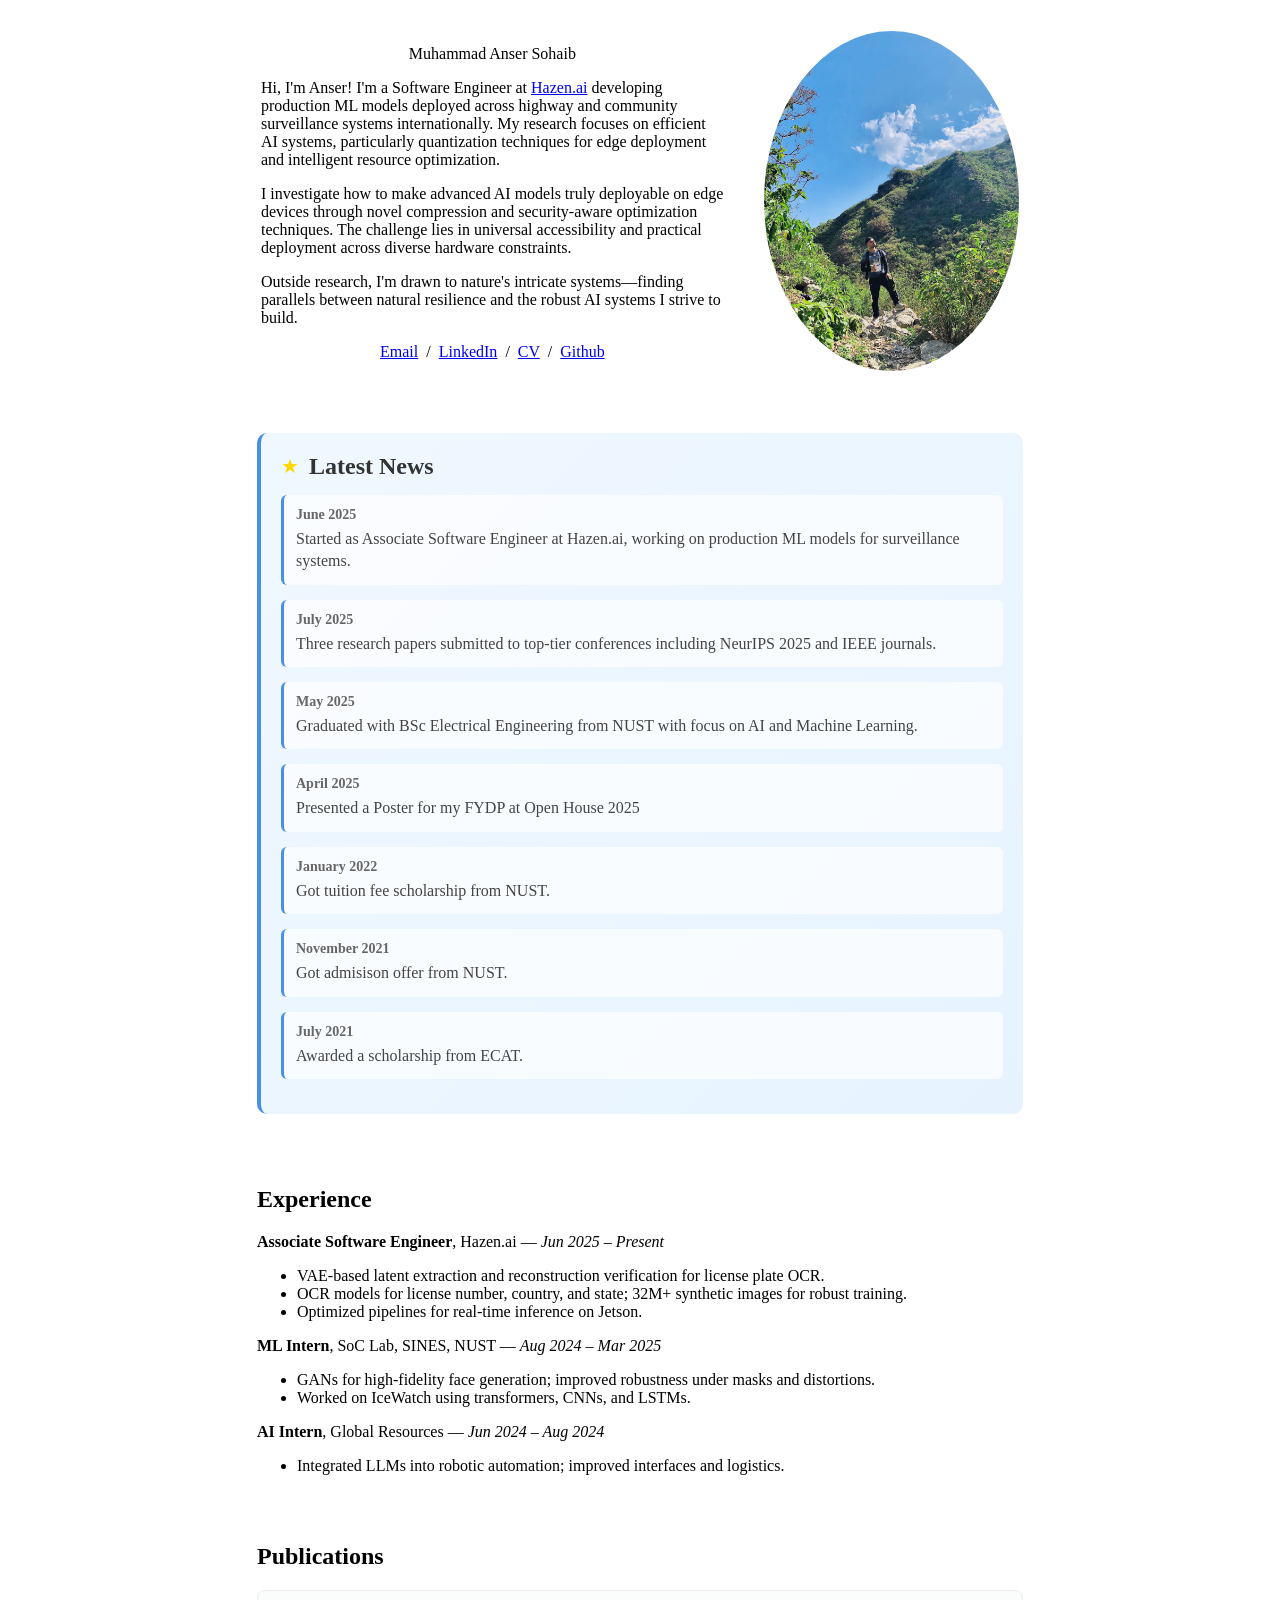
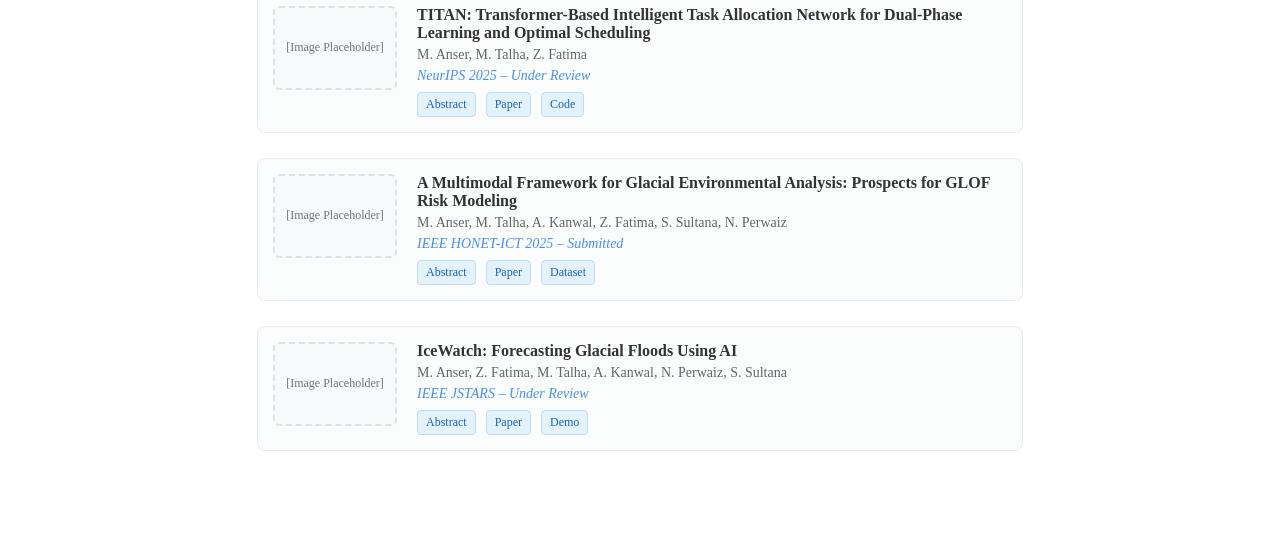
==== commit 840fd81b: "did changes" ====
--- a/index.html
+++ b/index.html
@@ -173,7 +173,7 @@
                   </div>
                   
                   <div class="news-item">
-                    <div class="news-date">August 2025</div>
+                    <div class="news-date">June 2025</div>
                     <div class="news-content">
                       Started as Associate Software Engineer at Hazen.ai, working on production ML models for surveillance systems.
                     </div>
@@ -192,22 +192,42 @@
                       Graduated with BSc Electrical Engineering from NUST with focus on AI and Machine Learning.
                     </div>
                   </div>
+
+                  <div class="news-item">
+                    <div class="news-date">April 2025</div>
+                    <div class="news-content">
+                      Presented a Poster for my FYDP at Open House 2025
+                    </div>
+                  </div>
+
+
+                  <div class="news-item">
+                    <div class="news-date">January 2022</div>
+                    <div class="news-content">
+                      Got tuition fee scholarship from NUST.
+                    </div>
+                  </div>
+
+                  <div class="news-item">
+                    <div class="news-date">November 2021</div>
+                    <div class="news-content">
+                      Got admisison offer from NUST.
+                    </div>
+                  </div>
+
+                  <div class="news-item">
+                    <div class="news-date">July 2021</div>
+                    <div class="news-content">
+                      Awarded a scholarship from ECAT.
+                    </div>
+                  </div>
+
+
                 </div>
               </td>
             </tr>
           </tbody></table>
 
-          <!-- About Section -->
-          <table style="width:100%;border:0;border-spacing:0;border-collapse:separate;margin:0 auto;"><tbody>
-            <tr>
-              <td style="padding:16px;width:100%;vertical-align:middle">
-                <h2>About</h2>
-                <p>
-                  I'm an ML/DL engineer focused on LLMs, intelligent systems, and data-driven solutions. I enjoy building end-to-end pipelines, optimizing models for real-time constraints, and applying AI to real-world problems in research and automation.
-                </p>
-              </td>
-            </tr>
-          </tbody></table>
 
           <!-- Experience Section -->
           <table style="width:100%;border:0;border-spacing:0;border-collapse:separate;margin:0 auto;"><tbody>
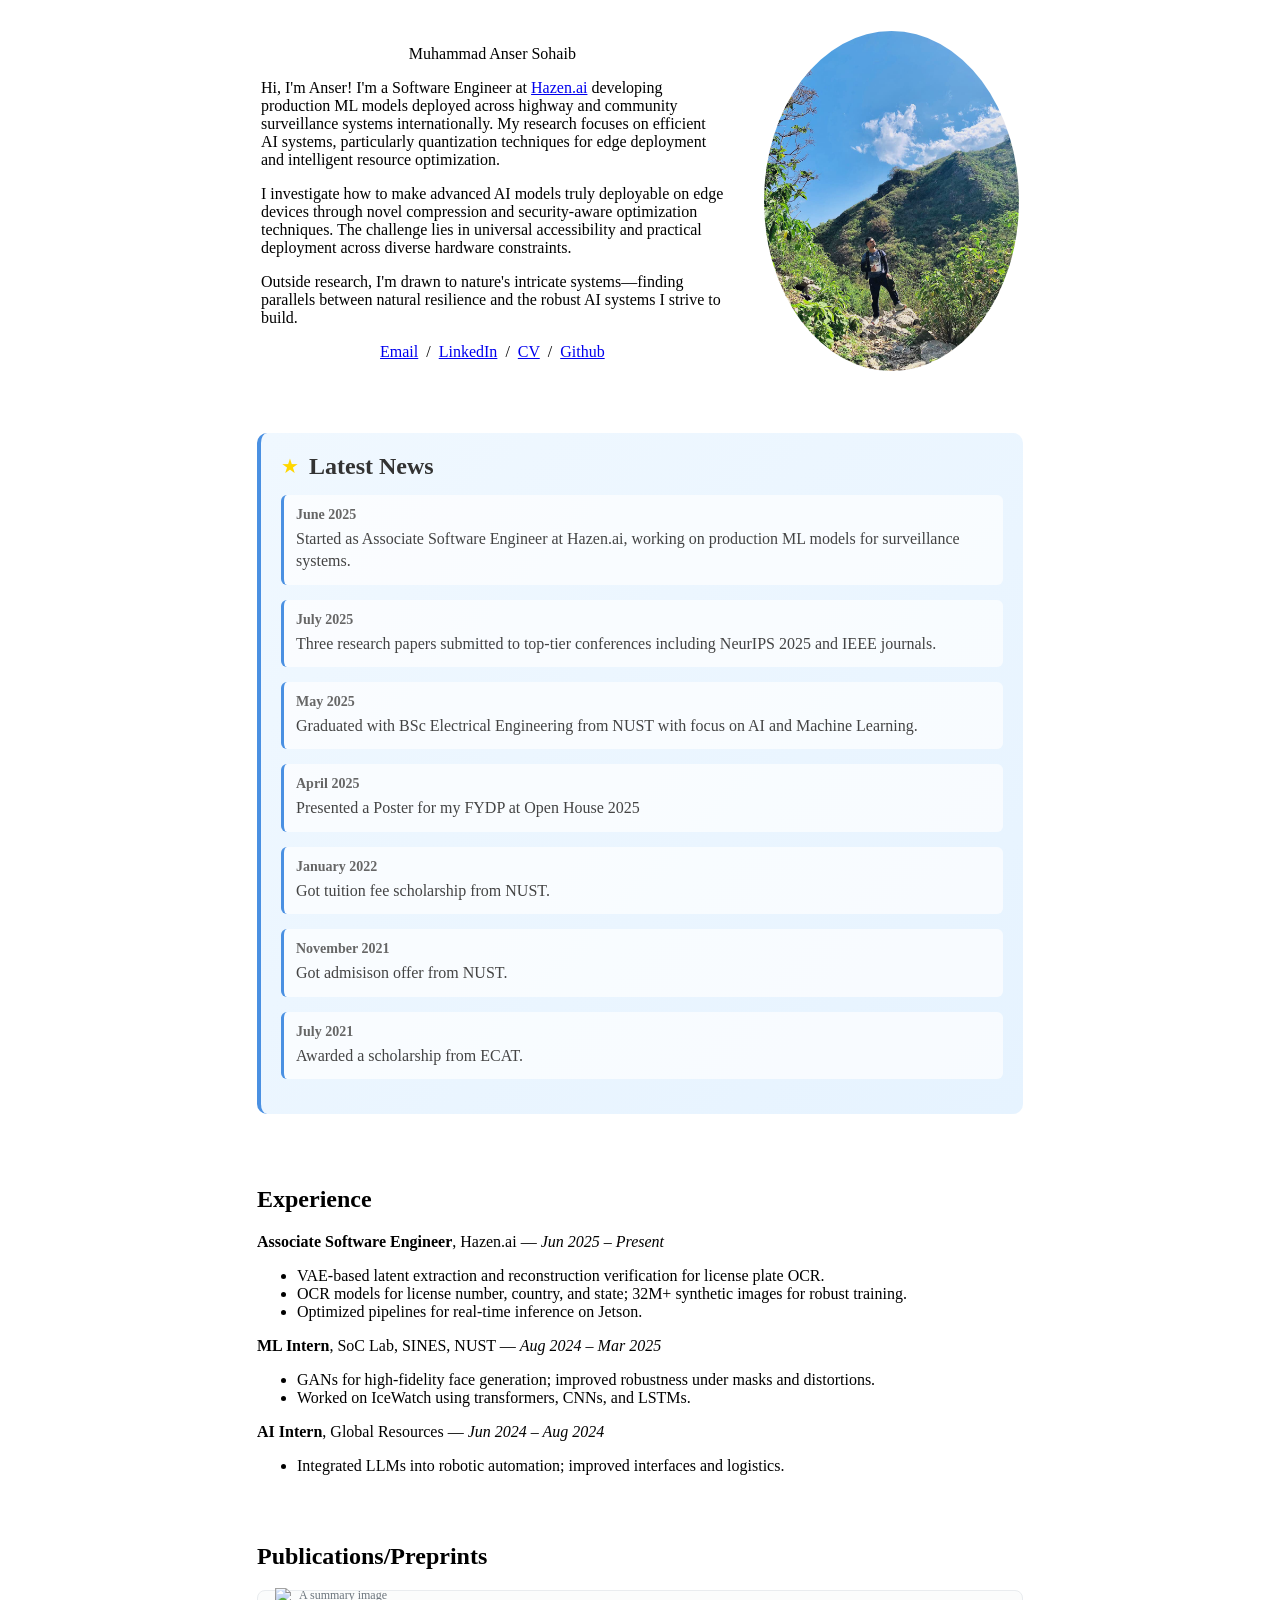
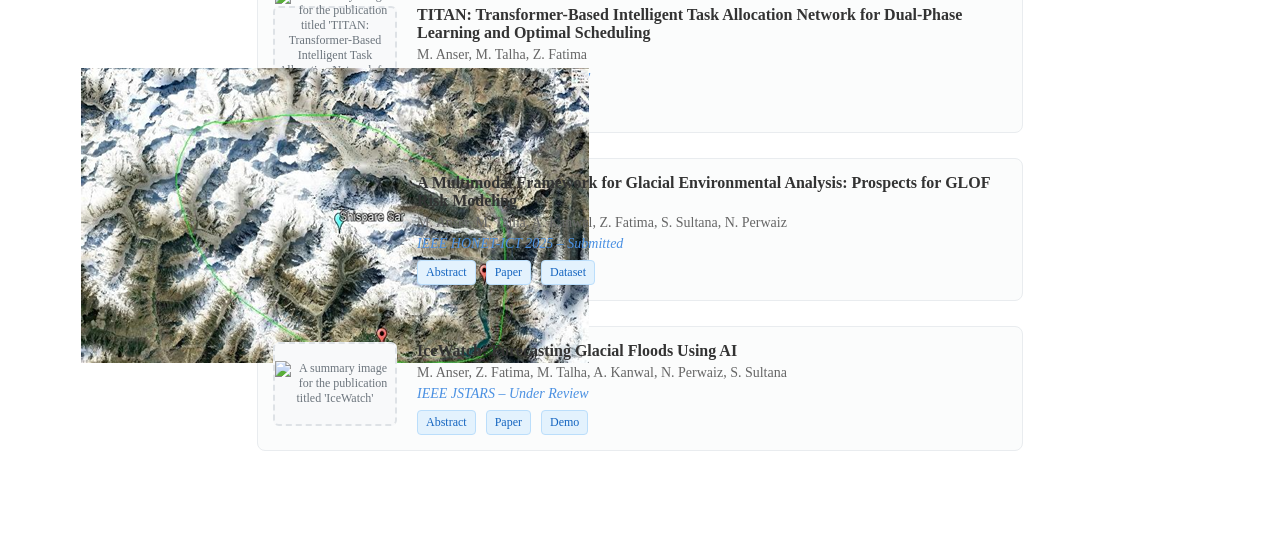
==== commit 52ac2bcd: "did changes" ====
--- a/index.html
+++ b/index.html
@@ -257,11 +257,11 @@
           <table style="width:100%;border:0;border-spacing:0;border-collapse:separate;margin:0 auto;"><tbody>
             <tr>
               <td style="padding:16px;width:100%;vertical-align:middle">
-                <h2>Publications</h2>
+                <h2>Publications/Preprints</h2>
                 
                 <div class="publication-item">
                   <div class="publication-image">
-                    [Image Placeholder]
+                   <img src="images/TITAN.png" alt="A summary image for the publication titled 'TITAN: Transformer-Based Intelligent Task Allocation Network for Dual-Phase Learning and Optimal Scheduling'">
                   </div>
                   <div class="publication-content">
                     <div class="publication-title">
@@ -283,7 +283,7 @@
                 
                 <div class="publication-item">
                   <div class="publication-image">
-                    [Image Placeholder]
+                   <img src="images/GLOFM.png" alt="Study area for this paper">
                   </div>
                   <div class="publication-content">
                     <div class="publication-title">
@@ -305,7 +305,7 @@
                 
                 <div class="publication-item">
                   <div class="publication-image">
-                    [Image Placeholder]
+                   <img src="images/ICEWATCH.png" alt="A summary image for the publication titled 'IceWatch'">
                   </div>
                   <div class="publication-content">
                     <div class="publication-title">
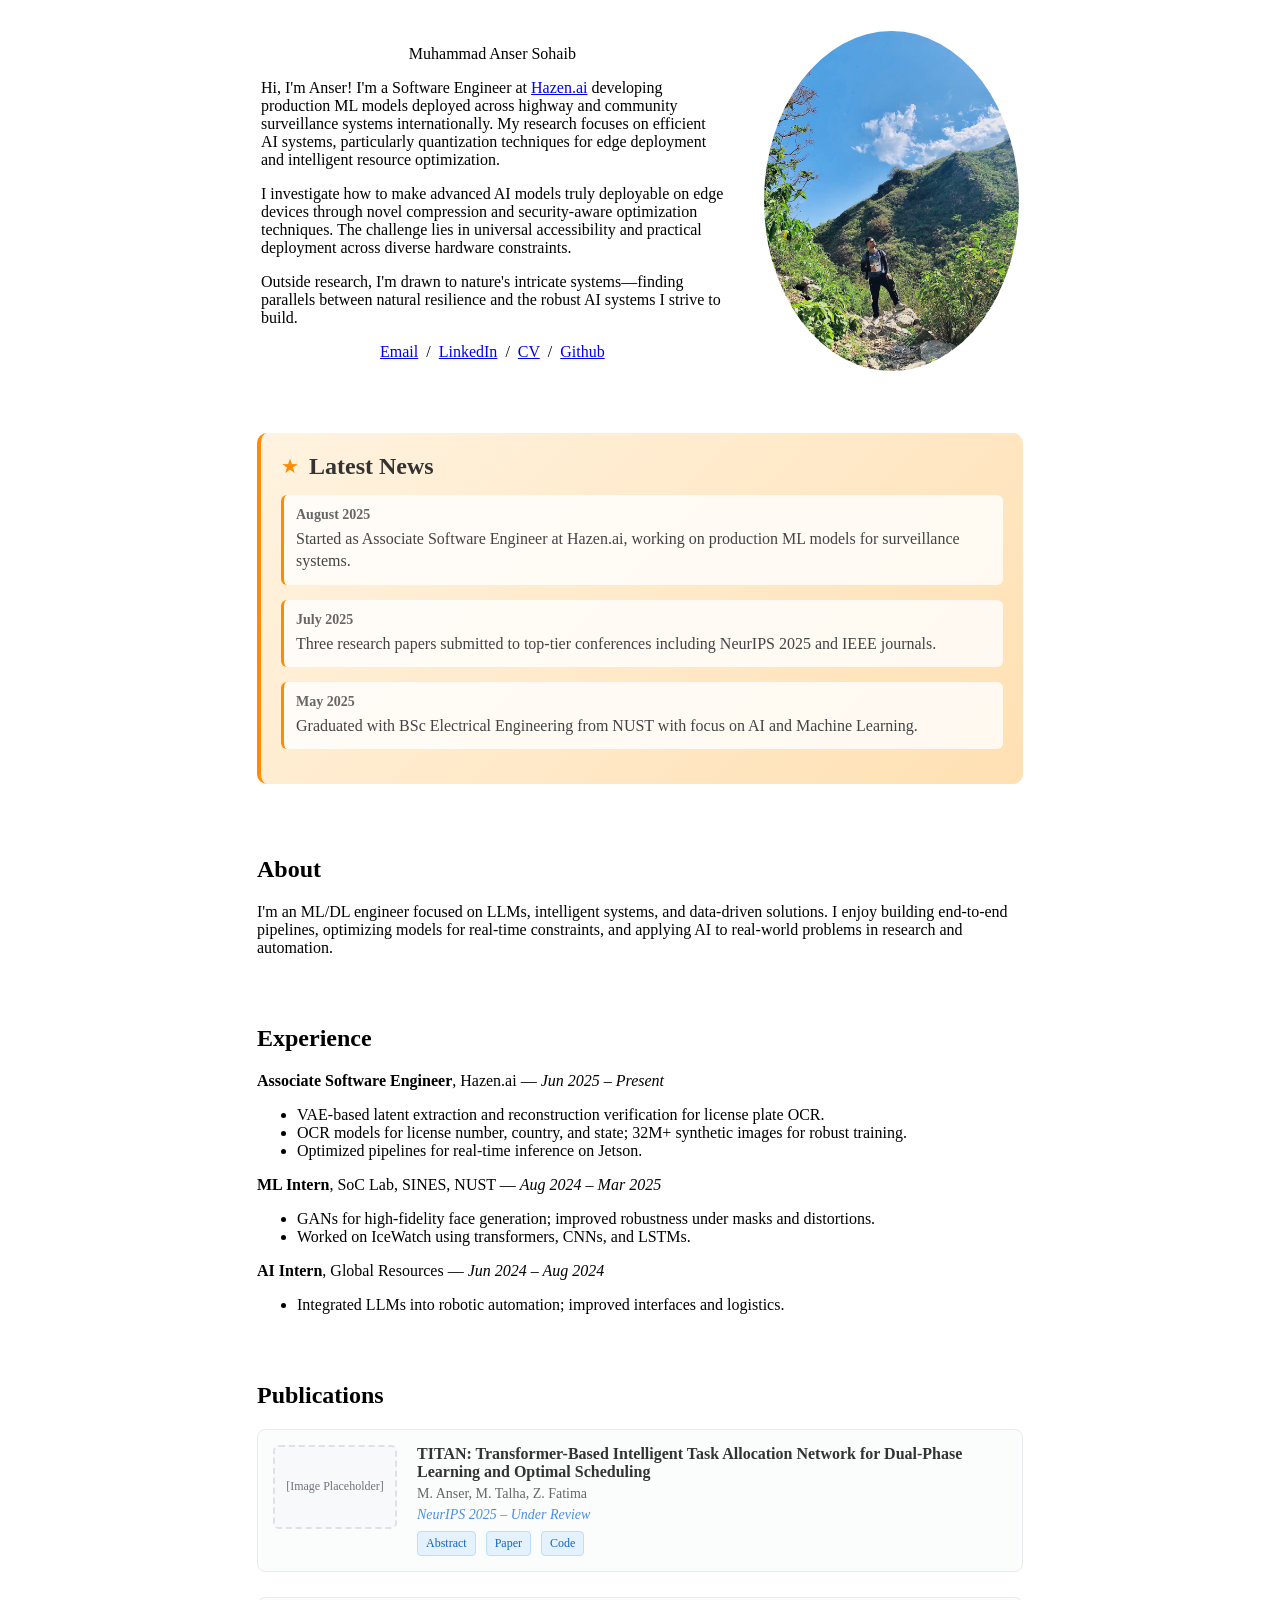
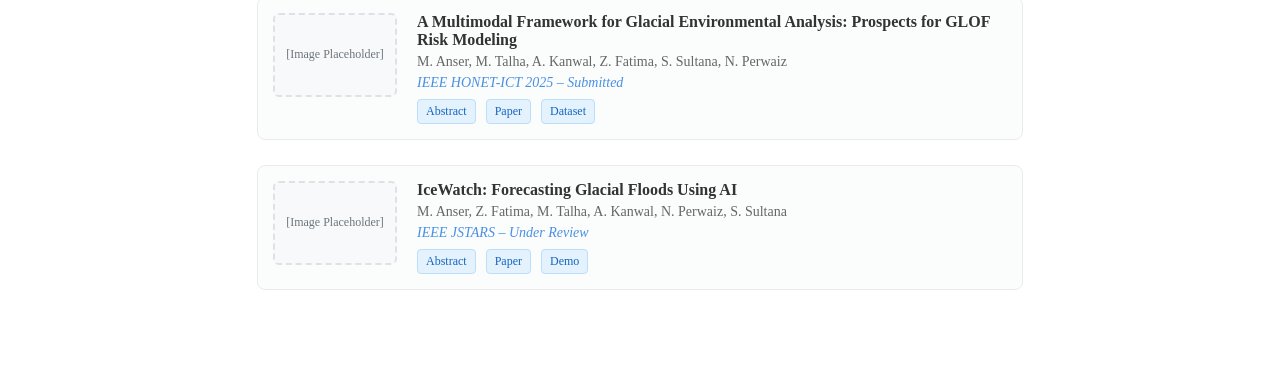
==== commit 22d08c95: "did changes" ====
--- a/index.html
+++ b/index.html
@@ -9,11 +9,11 @@
     <link rel="icon" href="images/favicon/favicon.ico">
     <style>
       .news-section {
-        background: linear-gradient(135deg, #f0f8ff 0%, #e6f3ff 100%);
+        background: linear-gradient(135deg, #fff3e0 0%, #ffe0b3 100%);
         border-radius: 10px;
         padding: 20px;
         margin: 20px 0;
-        border-left: 4px solid #4a90e2;
+        border-left: 4px solid #ff8c00;
       }
       
       .news-header {
@@ -26,7 +26,7 @@
         font-size: 20px;
         margin-right: 10px;
         animation: twinkle 2s infinite;
-        color: #ffd700;
+        color: #ff8c00;
       }
       
       @keyframes twinkle {
@@ -44,9 +44,16 @@
       .news-item {
         margin-bottom: 15px;
         padding: 12px;
-        background: rgba(255, 255, 255, 0.7);
+        background: rgba(255, 255, 255, 0.8);
         border-radius: 6px;
-        border-left: 3px solid #4a90e2;
+        border-left: 3px solid #ff8c00;
+        transition: all 0.3s ease;
+      }
+      
+      .news-item:hover {
+        background: rgba(255, 140, 0, 0.1);
+        transform: translateY(-2px);
+        box-shadow: 0 4px 8px rgba(255, 140, 0, 0.2);
       }
       
       .news-date {
@@ -85,6 +92,14 @@
         color: #6c757d;
         font-size: 12px;
         text-align: center;
+        overflow: hidden;
+      }
+      
+      .publication-image img {
+        width: 100%;
+        height: 100%;
+        object-fit: cover;
+        border-radius: 4px;
       }
       
       .publication-content {
@@ -129,6 +144,36 @@
       .publication-link:hover {
         background: #bbdefb;
       }
+      
+      /* General link hover effects */
+      a:hover {
+        color: #ff8c00;
+        text-decoration: underline;
+        transition: all 0.3s ease;
+      }
+      
+      /* Profile links hover effects */
+      p[style*="text-align:center"] a:hover {
+        background: rgba(255, 140, 0, 0.1);
+        padding: 2px 4px;
+        border-radius: 3px;
+        transform: translateY(-1px);
+      }
+      
+      /* General link hover effects */
+      a:hover {
+        color: #ff8c00;
+        text-decoration: underline;
+        transition: all 0.3s ease;
+      }
+      
+      /* Profile links hover effects */
+      p[style*="text-align:center"] a:hover {
+        background: rgba(255, 140, 0, 0.1);
+        padding: 2px 4px;
+        border-radius: 3px;
+        transform: translateY(-1px);
+      }
     </style>
   </head>
   <body>
@@ -173,7 +218,7 @@
                   </div>
                   
                   <div class="news-item">
-                    <div class="news-date">June 2025</div>
+                    <div class="news-date">August 2025</div>
                     <div class="news-content">
                       Started as Associate Software Engineer at Hazen.ai, working on production ML models for surveillance systems.
                     </div>
@@ -192,42 +237,22 @@
                       Graduated with BSc Electrical Engineering from NUST with focus on AI and Machine Learning.
                     </div>
                   </div>
-
-                  <div class="news-item">
-                    <div class="news-date">April 2025</div>
-                    <div class="news-content">
-                      Presented a Poster for my FYDP at Open House 2025
-                    </div>
-                  </div>
-
-
-                  <div class="news-item">
-                    <div class="news-date">January 2022</div>
-                    <div class="news-content">
-                      Got tuition fee scholarship from NUST.
-                    </div>
-                  </div>
-
-                  <div class="news-item">
-                    <div class="news-date">November 2021</div>
-                    <div class="news-content">
-                      Got admisison offer from NUST.
-                    </div>
-                  </div>
-
-                  <div class="news-item">
-                    <div class="news-date">July 2021</div>
-                    <div class="news-content">
-                      Awarded a scholarship from ECAT.
-                    </div>
-                  </div>
-
-
                 </div>
               </td>
             </tr>
           </tbody></table>
 
+          <!-- About Section -->
+          <table style="width:100%;border:0;border-spacing:0;border-collapse:separate;margin:0 auto;"><tbody>
+            <tr>
+              <td style="padding:16px;width:100%;vertical-align:middle">
+                <h2>About</h2>
+                <p>
+                  I'm an ML/DL engineer focused on LLMs, intelligent systems, and data-driven solutions. I enjoy building end-to-end pipelines, optimizing models for real-time constraints, and applying AI to real-world problems in research and automation.
+                </p>
+              </td>
+            </tr>
+          </tbody></table>
 
           <!-- Experience Section -->
           <table style="width:100%;border:0;border-spacing:0;border-collapse:separate;margin:0 auto;"><tbody>
@@ -257,11 +282,11 @@
           <table style="width:100%;border:0;border-spacing:0;border-collapse:separate;margin:0 auto;"><tbody>
             <tr>
               <td style="padding:16px;width:100%;vertical-align:middle">
-                <h2>Publications/Preprints</h2>
+                <h2>Publications</h2>
                 
                 <div class="publication-item">
                   <div class="publication-image">
-                   <img src="images/TITAN.png" alt="A summary image for the publication titled 'TITAN: Transformer-Based Intelligent Task Allocation Network for Dual-Phase Learning and Optimal Scheduling'">
+                    [Image Placeholder]
                   </div>
                   <div class="publication-content">
                     <div class="publication-title">
@@ -283,7 +308,7 @@
                 
                 <div class="publication-item">
                   <div class="publication-image">
-                   <img src="images/GLOFM.png" alt="Study area for this paper">
+                    [Image Placeholder]
                   </div>
                   <div class="publication-content">
                     <div class="publication-title">
@@ -305,7 +330,7 @@
                 
                 <div class="publication-item">
                   <div class="publication-image">
-                   <img src="images/ICEWATCH.png" alt="A summary image for the publication titled 'IceWatch'">
+                    [Image Placeholder]
                   </div>
                   <div class="publication-content">
                     <div class="publication-title">
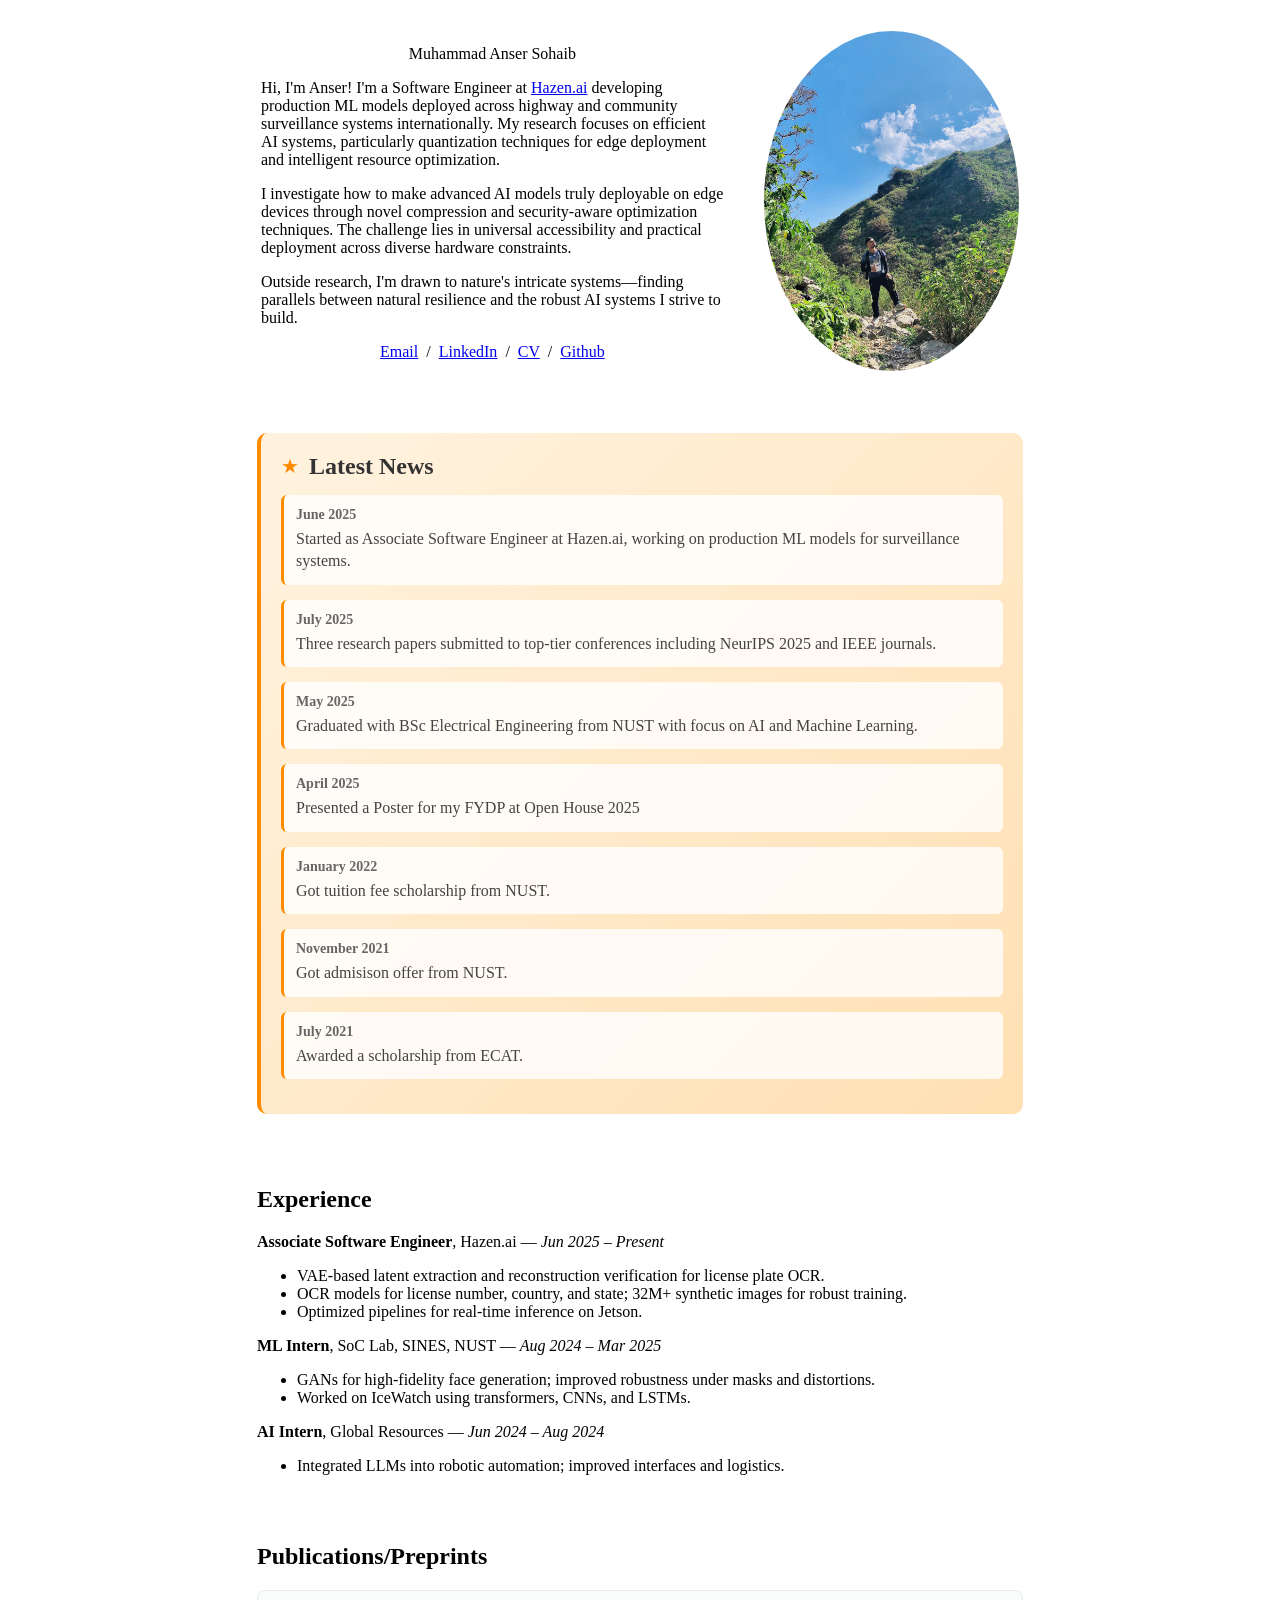
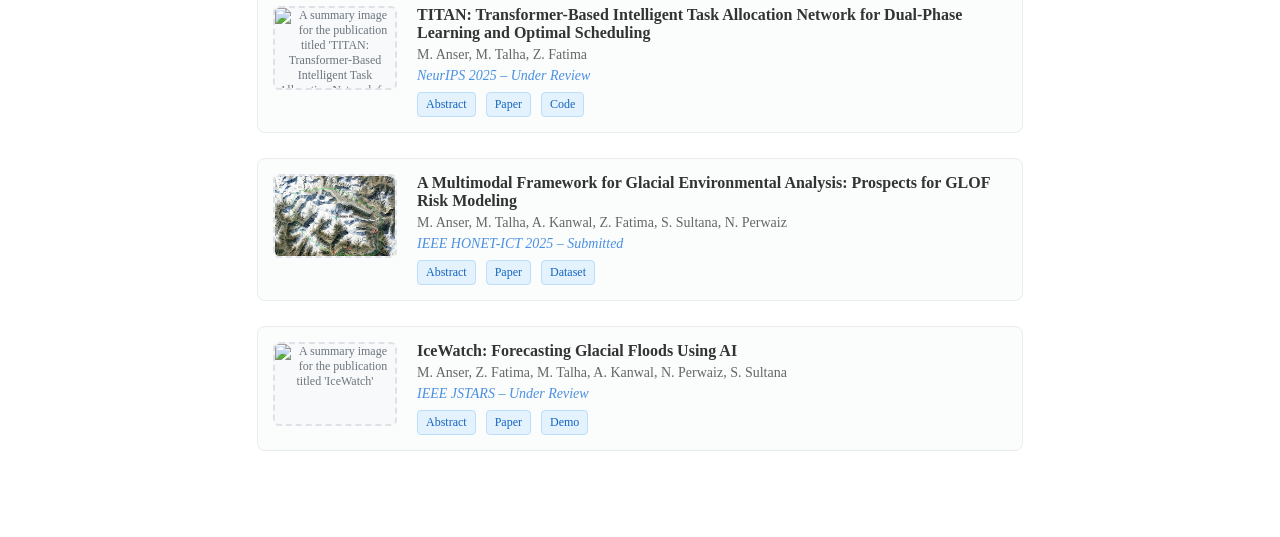
==== commit 3fc2b0ed: "did changes" ====
--- a/index.html
+++ b/index.html
@@ -143,21 +143,6 @@
       
       .publication-link:hover {
         background: #bbdefb;
-      }
-      
-      /* General link hover effects */
-      a:hover {
-        color: #ff8c00;
-        text-decoration: underline;
-        transition: all 0.3s ease;
-      }
-      
-      /* Profile links hover effects */
-      p[style*="text-align:center"] a:hover {
-        background: rgba(255, 140, 0, 0.1);
-        padding: 2px 4px;
-        border-radius: 3px;
-        transform: translateY(-1px);
       }
       
       /* General link hover effects */
@@ -218,7 +203,7 @@
                   </div>
                   
                   <div class="news-item">
-                    <div class="news-date">August 2025</div>
+                    <div class="news-date">June 2025</div>
                     <div class="news-content">
                       Started as Associate Software Engineer at Hazen.ai, working on production ML models for surveillance systems.
                     </div>
@@ -237,19 +222,35 @@
                       Graduated with BSc Electrical Engineering from NUST with focus on AI and Machine Learning.
                     </div>
                   </div>
+
+                  <div class="news-item">
+                    <div class="news-date">April 2025</div>
+                    <div class="news-content">
+                      Presented a Poster for my FYDP at Open House 2025
+                    </div>
+                  </div>
+
+                  <div class="news-item">
+                    <div class="news-date">January 2022</div>
+                    <div class="news-content">
+                      Got tuition fee scholarship from NUST.
+                    </div>
+                  </div>
+
+                  <div class="news-item">
+                    <div class="news-date">November 2021</div>
+                    <div class="news-content">
+                      Got admisison offer from NUST.
+                    </div>
+                  </div>
+
+                  <div class="news-item">
+                    <div class="news-date">July 2021</div>
+                    <div class="news-content">
+                      Awarded a scholarship from ECAT.
+                    </div>
+                  </div>
                 </div>
-              </td>
-            </tr>
-          </tbody></table>
-
-          <!-- About Section -->
-          <table style="width:100%;border:0;border-spacing:0;border-collapse:separate;margin:0 auto;"><tbody>
-            <tr>
-              <td style="padding:16px;width:100%;vertical-align:middle">
-                <h2>About</h2>
-                <p>
-                  I'm an ML/DL engineer focused on LLMs, intelligent systems, and data-driven solutions. I enjoy building end-to-end pipelines, optimizing models for real-time constraints, and applying AI to real-world problems in research and automation.
-                </p>
               </td>
             </tr>
           </tbody></table>
@@ -282,11 +283,11 @@
           <table style="width:100%;border:0;border-spacing:0;border-collapse:separate;margin:0 auto;"><tbody>
             <tr>
               <td style="padding:16px;width:100%;vertical-align:middle">
-                <h2>Publications</h2>
+                <h2>Publications/Preprints</h2>
                 
                 <div class="publication-item">
                   <div class="publication-image">
-                    [Image Placeholder]
+                   <img src="images/TITAN.png" alt="A summary image for the publication titled 'TITAN: Transformer-Based Intelligent Task Allocation Network for Dual-Phase Learning and Optimal Scheduling'">
                   </div>
                   <div class="publication-content">
                     <div class="publication-title">
@@ -308,7 +309,7 @@
                 
                 <div class="publication-item">
                   <div class="publication-image">
-                    [Image Placeholder]
+                   <img src="images/GLOFM.png" alt="Study area for this paper">
                   </div>
                   <div class="publication-content">
                     <div class="publication-title">
@@ -330,7 +331,7 @@
                 
                 <div class="publication-item">
                   <div class="publication-image">
-                    [Image Placeholder]
+                   <img src="images/ICEWATCH.png" alt="A summary image for the publication titled 'IceWatch'">
                   </div>
                   <div class="publication-content">
                     <div class="publication-title">
@@ -347,7 +348,6 @@
                       <a href="#" class="publication-link">Paper</a>
                       <a href="#" class="publication-link">Demo</a>
                     </div>
-                  </div>
                   </div>
                 </div>
               </td>
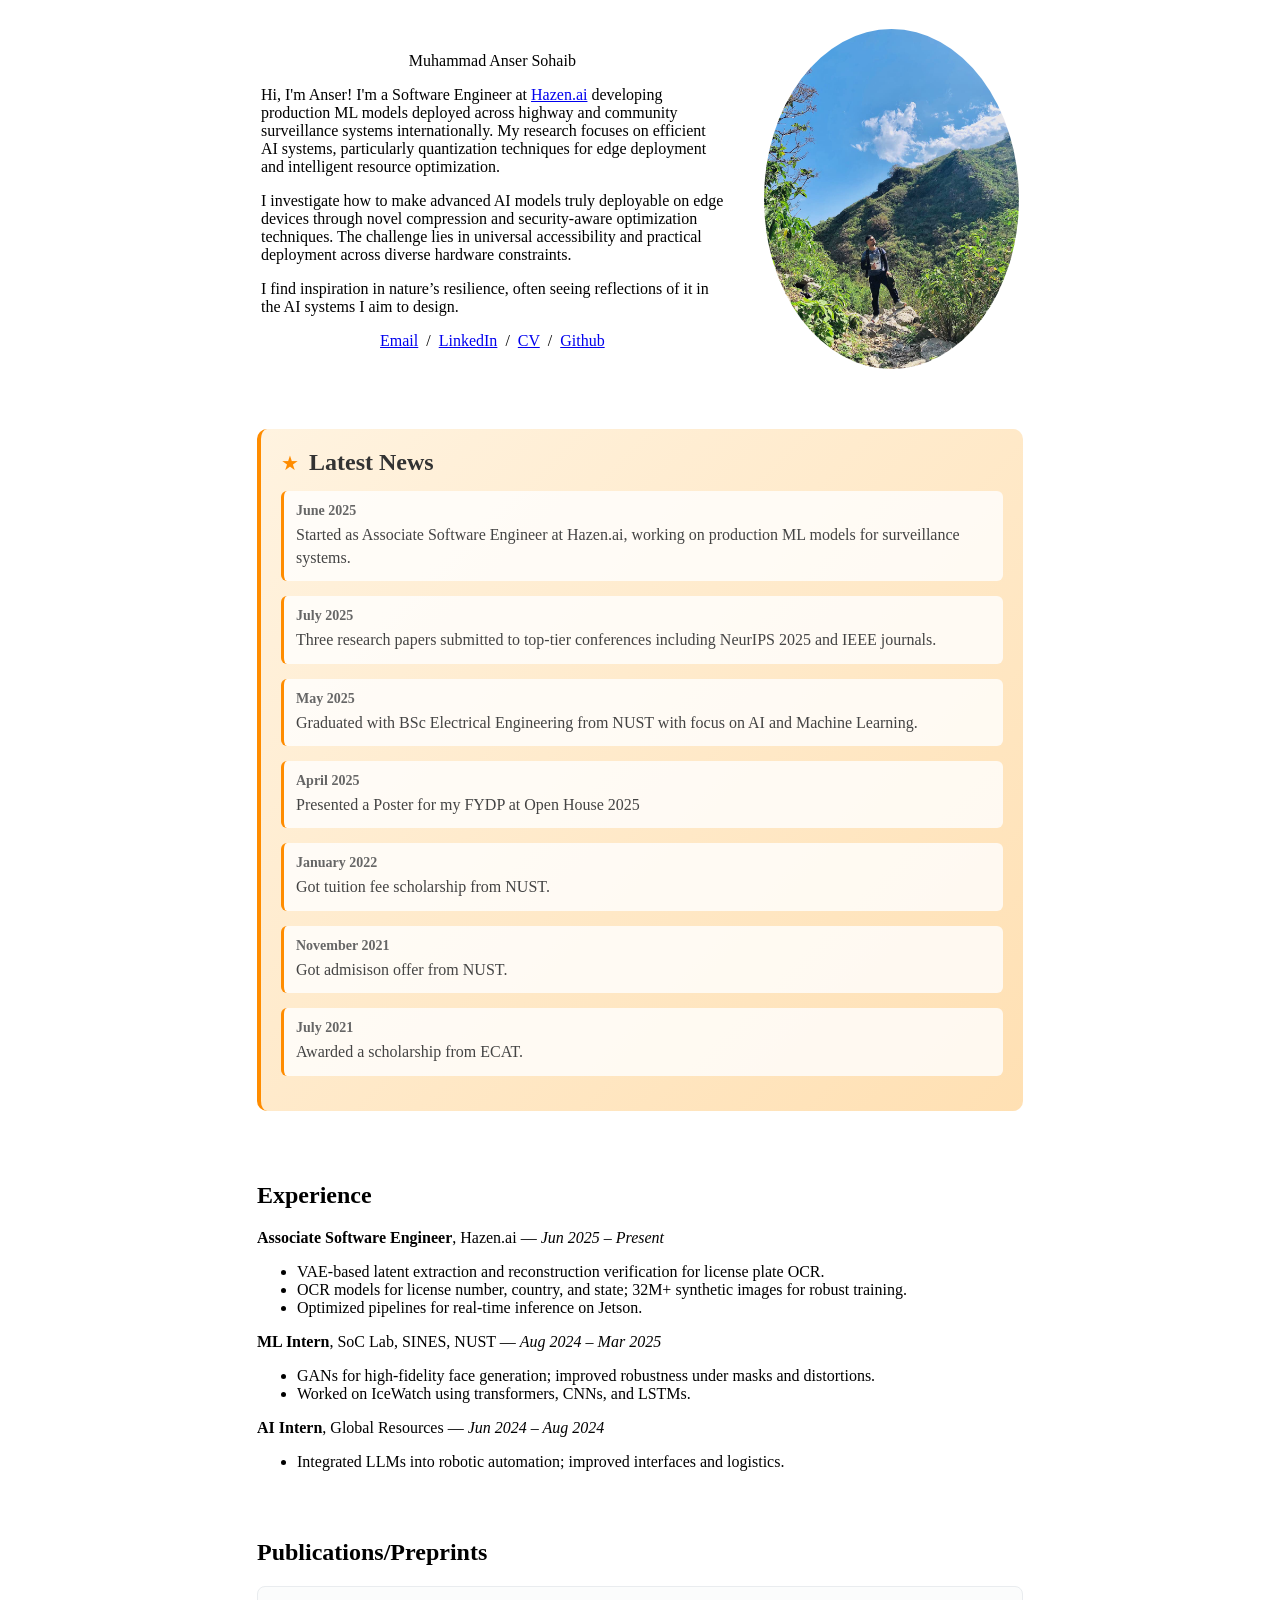
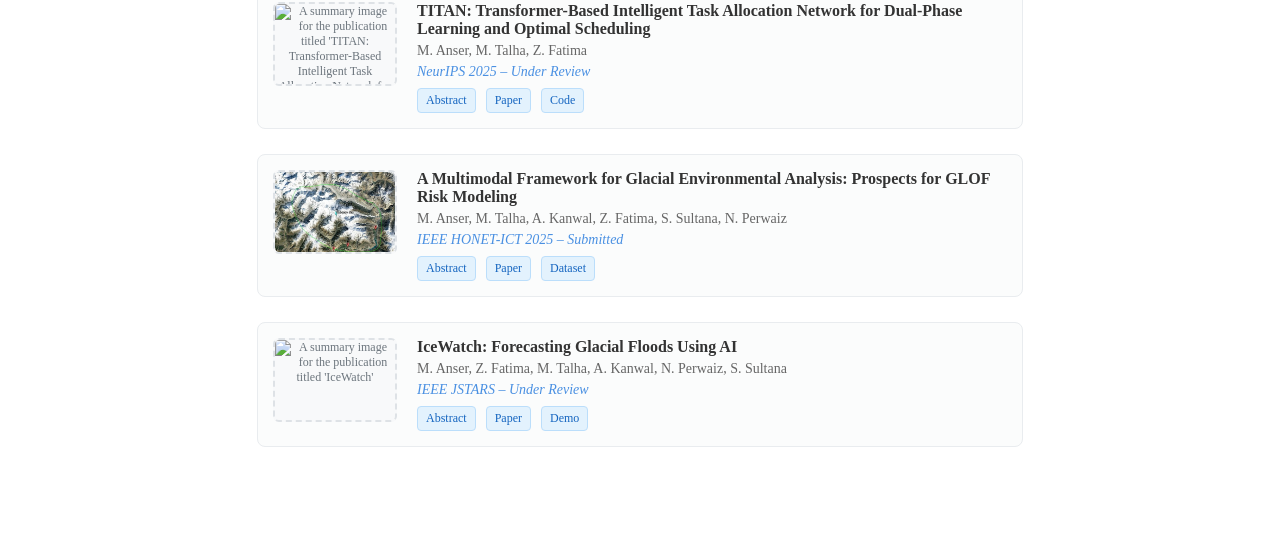
==== commit 4372e726: "did changes" ====
--- a/index.html
+++ b/index.html
@@ -177,7 +177,7 @@
                   I investigate how to make advanced AI models truly deployable on edge devices through novel compression and security-aware optimization techniques. The challenge lies in universal accessibility and practical deployment across diverse hardware constraints.
                 </p>
                 <p>
-                  Outside research, I'm drawn to nature's intricate systems—finding parallels between natural resilience and the robust AI systems I strive to build.
+                  I find inspiration in nature’s resilience, often seeing reflections of it in the AI systems I aim to design.
                 </p>
                 <p style="text-align:center">
                   <a href="mailto:ansersohaib.study@gmail.com">Email</a> &nbsp;/&nbsp;
